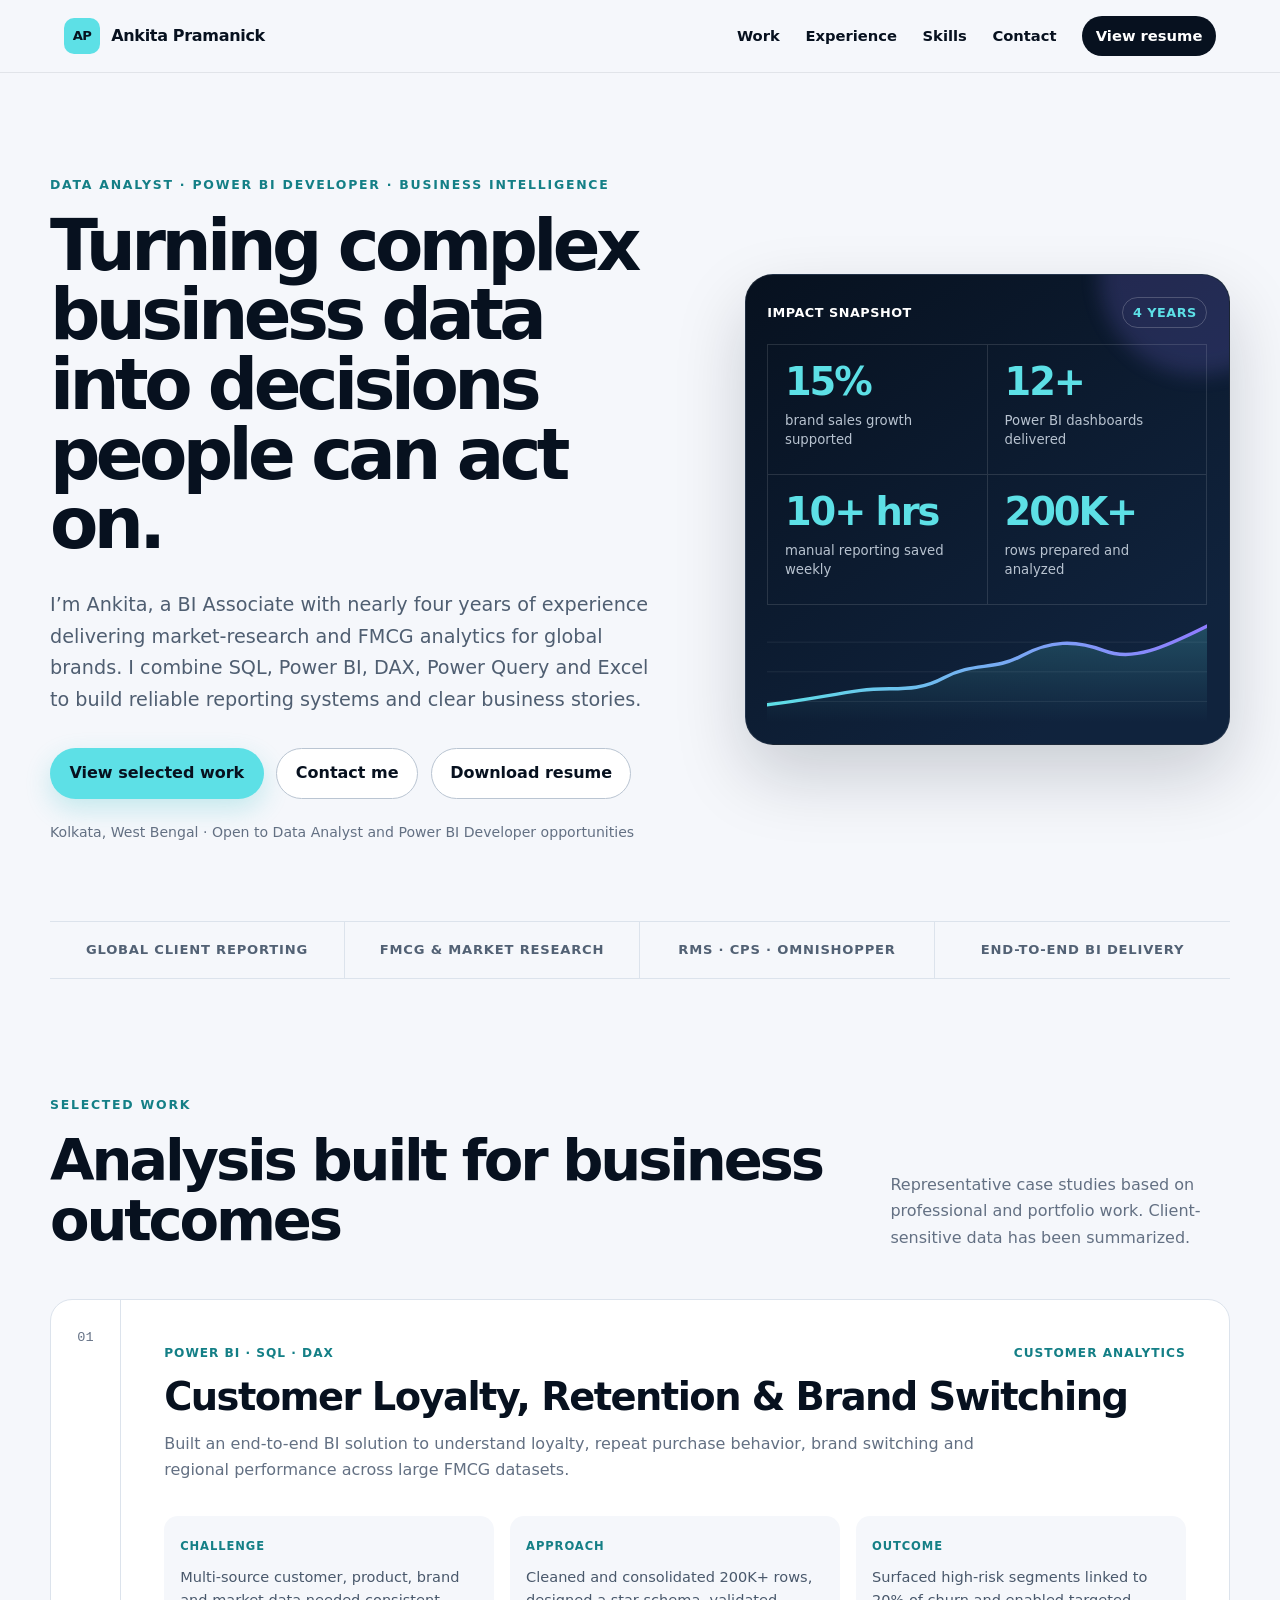
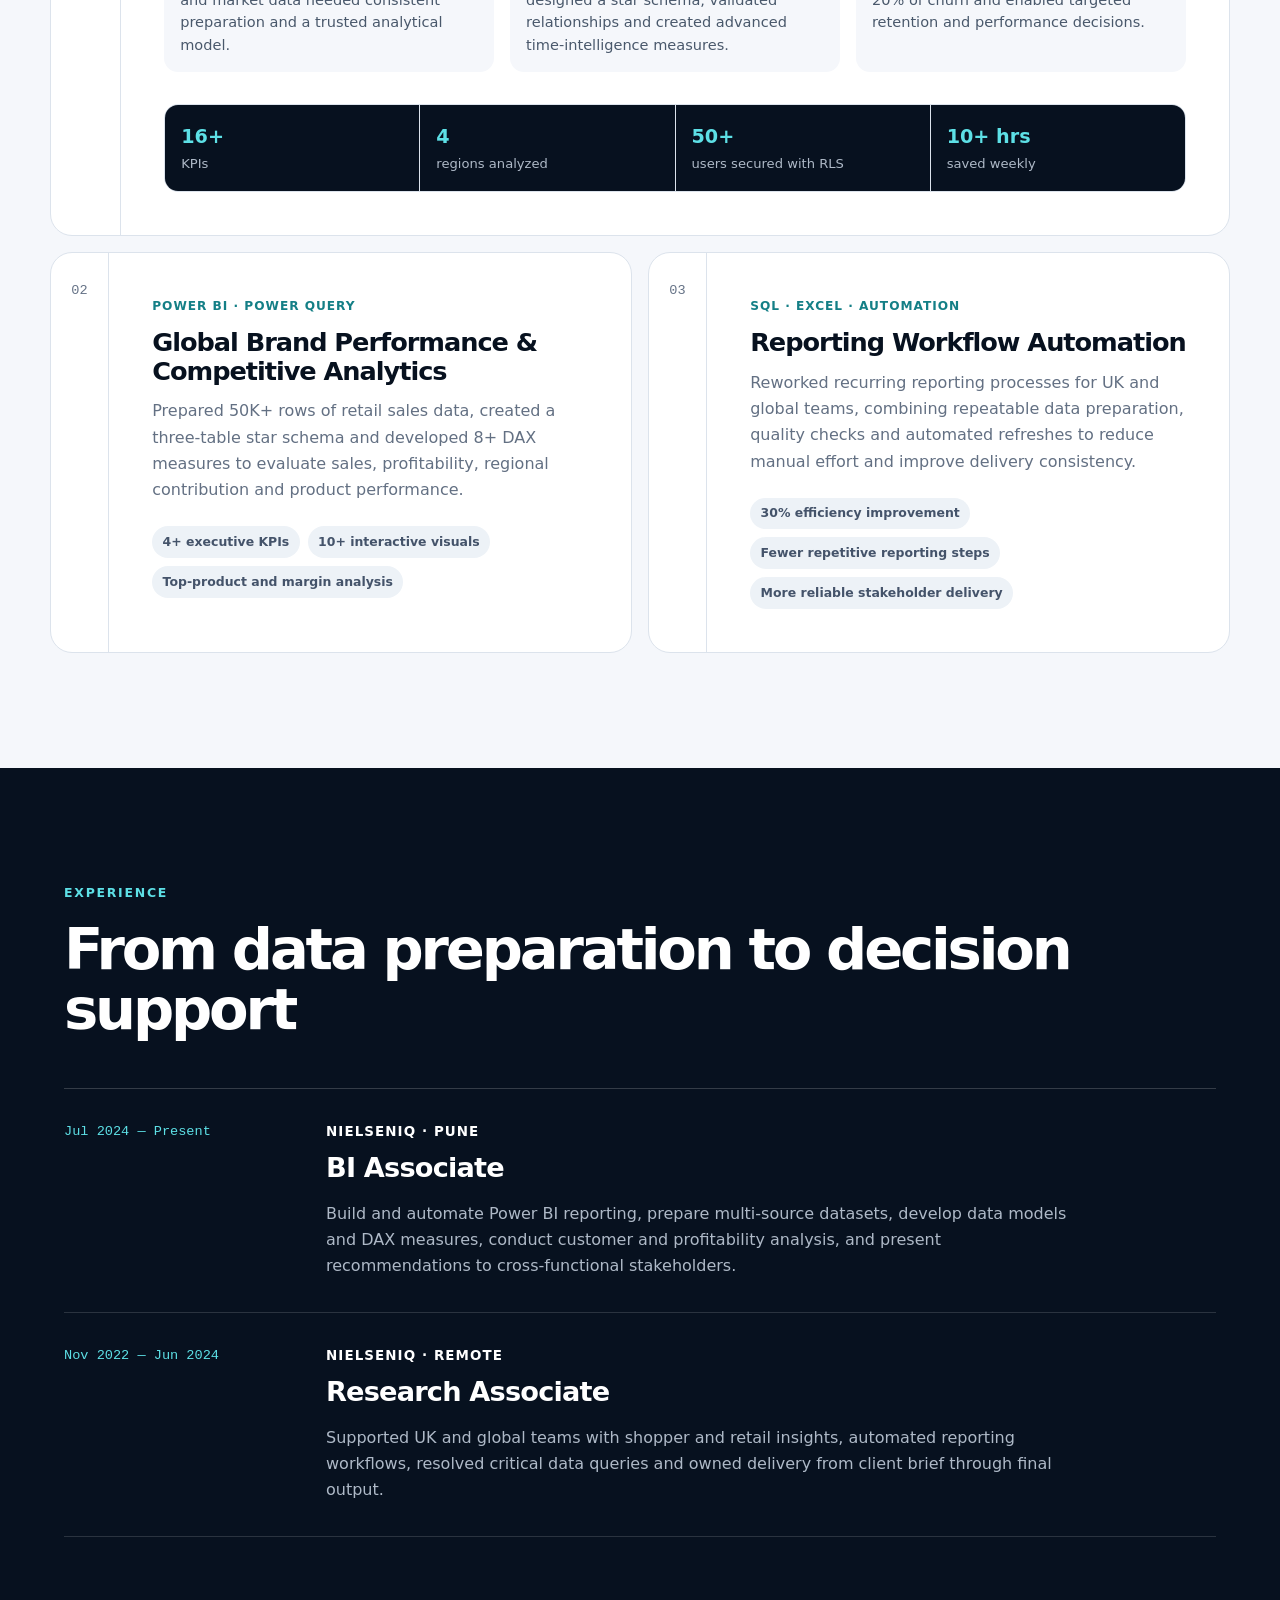
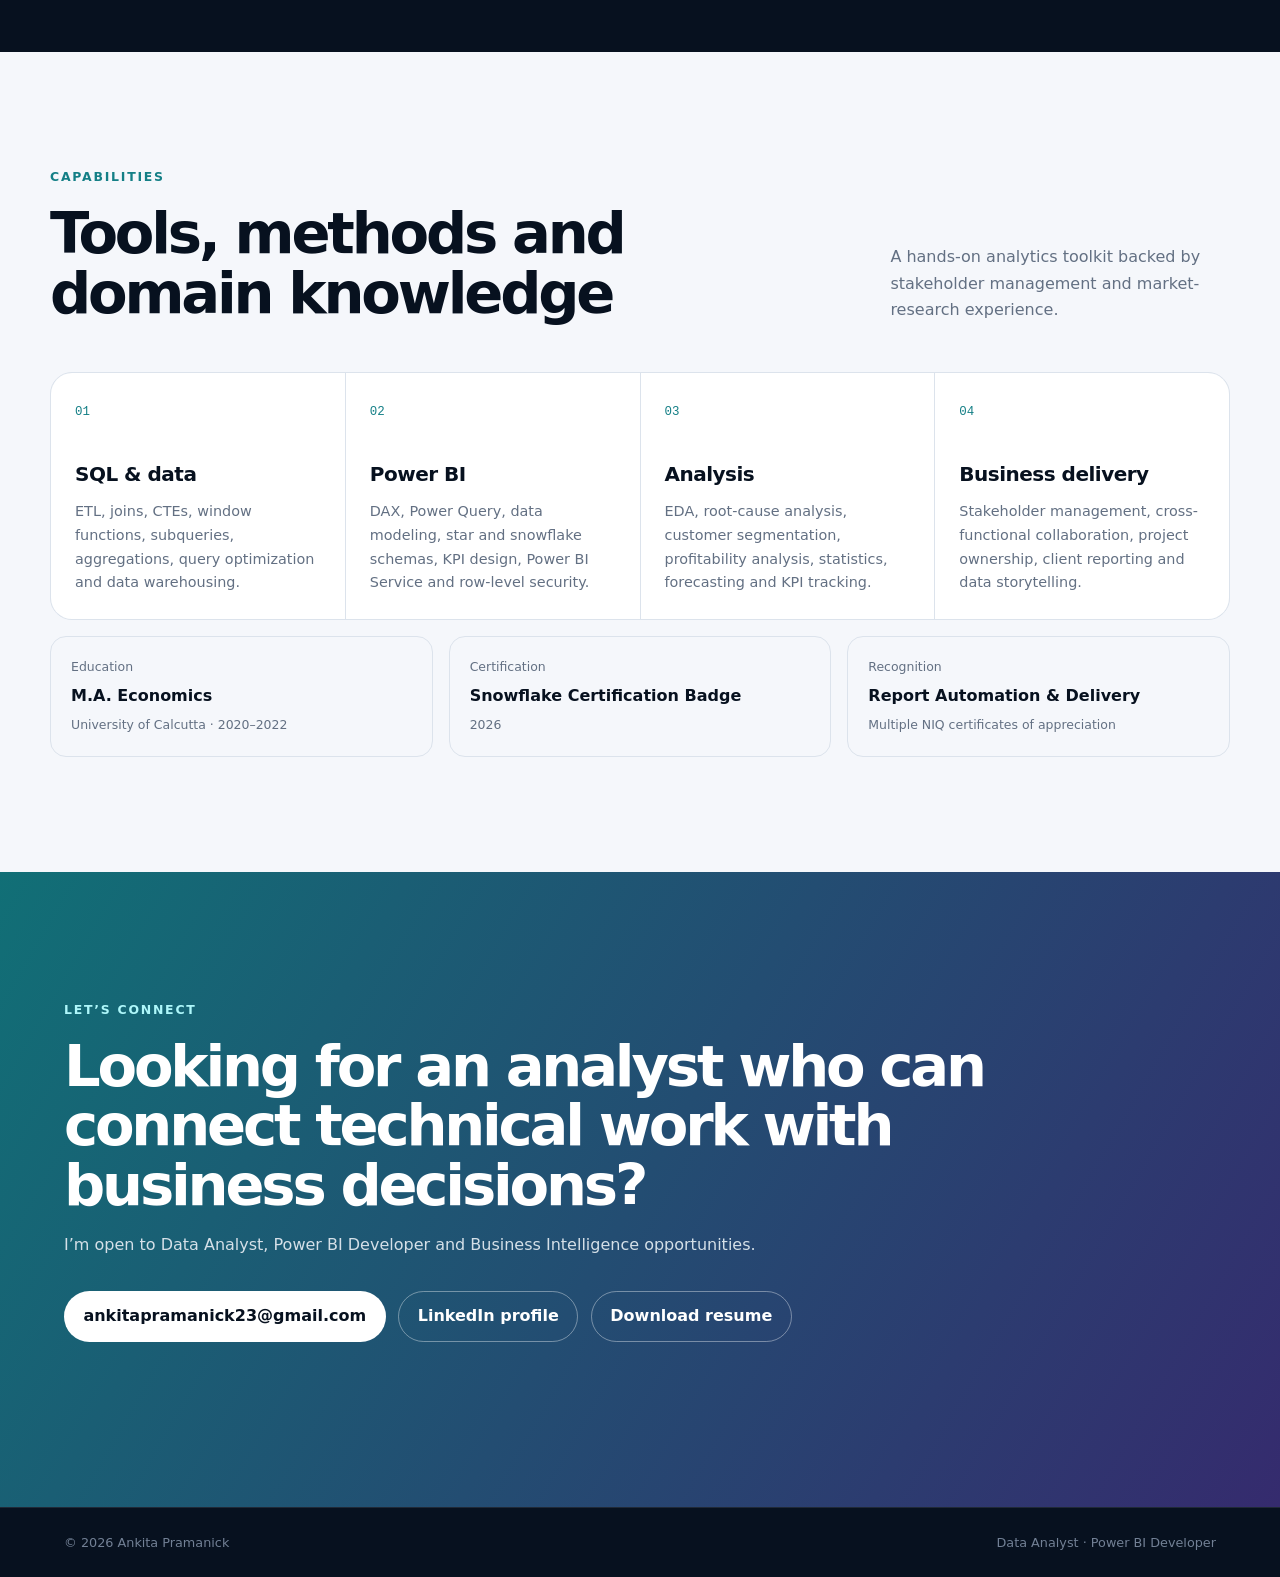
==== index.html @ 21323df5 "Publish Ankita Pramanick portfolio" ====
<!doctype html>
<html lang="en">
<head>
  <meta charset="utf-8">
  <meta name="viewport" content="width=device-width, initial-scale=1">
  <meta name="description" content="Portfolio of Ankita Pramanick, a Data Analyst and Power BI Developer with nearly four years of experience in business intelligence and FMCG analytics.">
  <meta name="theme-color" content="#07111f">
  <title>Ankita Pramanick | Data Analyst & Power BI Developer</title>
  <link rel="icon" type="image/svg+xml" href="data:image/svg+xml,%3Csvg xmlns='http://www.w3.org/2000/svg' viewBox='0 0 64 64'%3E%3Crect width='64' height='64' rx='14' fill='%2307111f'/%3E%3Cpath d='M14 46 27 16h10l13 30h-9l-2.4-6H25.2L23 46Zm14-14h8l-4-10Z' fill='%235de0e6'/%3E%3C/svg%3E">
  <link rel="stylesheet" href="./styles.css">
</head>
<body>
  <a class="skip-link" href="#main">Skip to content</a>
  <header class="site-header">
    <a class="brand" href="#top" aria-label="Ankita Pramanick, home">
      <span class="brand-mark">AP</span>
      <span>Ankita Pramanick</span>
    </a>
    <button class="menu-button" type="button" aria-expanded="false" aria-controls="site-nav">Menu</button>
    <nav id="site-nav" aria-label="Primary navigation">
      <a href="#work">Work</a>
      <a href="#experience">Experience</a>
      <a href="#skills">Skills</a>
      <a href="#contact">Contact</a>
      <a class="nav-resume" href="./assets/Ankita_Pramanick_Resume.pdf" target="_blank" rel="noreferrer">View resume</a>
    </nav>
  </header>

  <main id="main">
    <section class="intro" id="top" aria-labelledby="intro-title">
      <div class="intro-copy">
        <p class="eyebrow">Data Analyst · Power BI Developer · Business Intelligence</p>
        <h1 id="intro-title">Turning complex business data into decisions people can act on.</h1>
        <p class="intro-lede">I’m Ankita, a BI Associate with nearly four years of experience delivering market-research and FMCG analytics for global brands. I combine SQL, Power BI, DAX, Power Query and Excel to build reliable reporting systems and clear business stories.</p>
        <div class="intro-actions">
          <a class="button button-primary" href="#work">View selected work</a>
          <a class="button button-secondary" href="mailto:ankitapramanick23@gmail.com">Contact me</a>
          <a class="button button-secondary" href="./assets/Ankita_Pramanick_Resume.pdf" data-download-resume>Download resume</a>
        </div>
        <p class="location">Kolkata, West Bengal · Open to Data Analyst and Power BI Developer opportunities</p>
      </div>
      <div class="impact-panel" aria-label="Selected career impact">
        <div class="impact-head">
          <span>Impact snapshot</span>
          <span class="live-pill">4 years</span>
        </div>
        <div class="metric-grid">
          <article><strong>15%</strong><span>brand sales growth supported</span></article>
          <article><strong>12+</strong><span>Power BI dashboards delivered</span></article>
          <article><strong>10+ hrs</strong><span>manual reporting saved weekly</span></article>
          <article><strong>200K+</strong><span>rows prepared and analyzed</span></article>
        </div>
        <svg class="data-line" viewBox="0 0 520 120" role="img" aria-label="Abstract rising data trend">
          <defs>
            <linearGradient id="line" x1="0" x2="1"><stop stop-color="#5de0e6"/><stop offset="1" stop-color="#8f7cff"/></linearGradient>
            <linearGradient id="area" x1="0" y1="0" x2="0" y2="1"><stop stop-color="#5de0e6" stop-opacity=".22"/><stop offset="1" stop-color="#5de0e6" stop-opacity="0"/></linearGradient>
          </defs>
          <path class="grid-line" d="M0 25H520M0 60H520M0 95H520"/>
          <path d="M0 99C50 93 74 87 111 82s63 4 98-15 59-8 92-26 63-19 97-6 70-3 122-29V120H0Z" fill="url(#area)"/>
          <path d="M0 99C50 93 74 87 111 82s63 4 98-15 59-8 92-26 63-19 97-6 70-3 122-29" fill="none" stroke="url(#line)" stroke-width="4" stroke-linecap="round"/>
        </svg>
      </div>
    </section>

    <section class="trust-strip" aria-label="Domain experience">
      <span>Global client reporting</span>
      <span>FMCG & market research</span>
      <span>RMS · CPS · Omnishopper</span>
      <span>End-to-end BI delivery</span>
    </section>

    <section class="section" id="work" aria-labelledby="work-title">
      <div class="section-heading">
        <div><p class="eyebrow">Selected work</p><h2 id="work-title">Analysis built for business outcomes</h2></div>
        <p>Representative case studies based on professional and portfolio work. Client-sensitive data has been summarized.</p>
      </div>

      <article class="case-study featured-case">
        <div class="case-index">01</div>
        <div class="case-body">
          <div class="case-meta"><span>Power BI · SQL · DAX</span><span>Customer analytics</span></div>
          <h3>Customer Loyalty, Retention & Brand Switching</h3>
          <p>Built an end-to-end BI solution to understand loyalty, repeat purchase behavior, brand switching and regional performance across large FMCG datasets.</p>
          <div class="story-grid">
            <div><span>Challenge</span><p>Multi-source customer, product, brand and market data needed consistent preparation and a trusted analytical model.</p></div>
            <div><span>Approach</span><p>Cleaned and consolidated 200K+ rows, designed a star schema, validated relationships and created advanced time-intelligence measures.</p></div>
            <div><span>Outcome</span><p>Surfaced high-risk segments linked to 20% of churn and enabled targeted retention and performance decisions.</p></div>
          </div>
          <ul class="result-list" aria-label="Project results">
            <li><strong>16+</strong> KPIs</li>
            <li><strong>4</strong> regions analyzed</li>
            <li><strong>50+</strong> users secured with RLS</li>
            <li><strong>10+ hrs</strong> saved weekly</li>
          </ul>
        </div>
      </article>

      <div class="project-grid">
        <article class="case-study">
          <div class="case-index">02</div>
          <div class="case-body">
            <div class="case-meta"><span>Power BI · Power Query</span></div>
            <h3>Global Brand Performance & Competitive Analytics</h3>
            <p>Prepared 50K+ rows of retail sales data, created a three-table star schema and developed 8+ DAX measures to evaluate sales, profitability, regional contribution and product performance.</p>
            <ul class="compact-results"><li>4+ executive KPIs</li><li>10+ interactive visuals</li><li>Top-product and margin analysis</li></ul>
          </div>
        </article>

        <article class="case-study">
          <div class="case-index">03</div>
          <div class="case-body">
            <div class="case-meta"><span>SQL · Excel · Automation</span></div>
            <h3>Reporting Workflow Automation</h3>
            <p>Reworked recurring reporting processes for UK and global teams, combining repeatable data preparation, quality checks and automated refreshes to reduce manual effort and improve delivery consistency.</p>
            <ul class="compact-results"><li>30% efficiency improvement</li><li>Fewer repetitive reporting steps</li><li>More reliable stakeholder delivery</li></ul>
          </div>
        </article>
      </div>
    </section>

    <section class="section experience" id="experience" aria-labelledby="experience-title">
      <div class="section-heading compact">
        <div><p class="eyebrow">Experience</p><h2 id="experience-title">From data preparation to decision support</h2></div>
      </div>
      <div class="timeline">
        <article>
          <div class="timeline-date">Jul 2024 — Present</div>
          <div class="timeline-content">
            <p class="company">NielsenIQ · Pune</p>
            <h3>BI Associate</h3>
            <p>Build and automate Power BI reporting, prepare multi-source datasets, develop data models and DAX measures, conduct customer and profitability analysis, and present recommendations to cross-functional stakeholders.</p>
          </div>
        </article>
        <article>
          <div class="timeline-date">Nov 2022 — Jun 2024</div>
          <div class="timeline-content">
            <p class="company">NielsenIQ · Remote</p>
            <h3>Research Associate</h3>
            <p>Supported UK and global teams with shopper and retail insights, automated reporting workflows, resolved critical data queries and owned delivery from client brief through final output.</p>
          </div>
        </article>
      </div>
    </section>

    <section class="section skills" id="skills" aria-labelledby="skills-title">
      <div class="section-heading">
        <div><p class="eyebrow">Capabilities</p><h2 id="skills-title">Tools, methods and domain knowledge</h2></div>
        <p>A hands-on analytics toolkit backed by stakeholder management and market-research experience.</p>
      </div>
      <div class="skills-grid">
        <article><span class="skill-number">01</span><h3>SQL & data</h3><p>ETL, joins, CTEs, window functions, subqueries, aggregations, query optimization and data warehousing.</p></article>
        <article><span class="skill-number">02</span><h3>Power BI</h3><p>DAX, Power Query, data modeling, star and snowflake schemas, KPI design, Power BI Service and row-level security.</p></article>
        <article><span class="skill-number">03</span><h3>Analysis</h3><p>EDA, root-cause analysis, customer segmentation, profitability analysis, statistics, forecasting and KPI tracking.</p></article>
        <article><span class="skill-number">04</span><h3>Business delivery</h3><p>Stakeholder management, cross-functional collaboration, project ownership, client reporting and data storytelling.</p></article>
      </div>
      <div class="credentials">
        <div><span>Education</span><strong>M.A. Economics</strong><small>University of Calcutta · 2020–2022</small></div>
        <div><span>Certification</span><strong>Snowflake Certification Badge</strong><small>2026</small></div>
        <div><span>Recognition</span><strong>Report Automation & Delivery</strong><small>Multiple NIQ certificates of appreciation</small></div>
      </div>
    </section>

    <section class="contact-section" id="contact" aria-labelledby="contact-title">
      <p class="eyebrow">Let’s connect</p>
      <h2 id="contact-title">Looking for an analyst who can connect technical work with business decisions?</h2>
      <p>I’m open to Data Analyst, Power BI Developer and Business Intelligence opportunities.</p>
      <div class="contact-actions">
        <a class="button button-light" href="mailto:ankitapramanick23@gmail.com">ankitapramanick23@gmail.com</a>
        <a class="button button-outline" href="https://www.linkedin.com/in/ankita-pramanick" target="_blank" rel="noreferrer">LinkedIn profile</a>
        <a class="button button-outline" href="./assets/Ankita_Pramanick_Resume.pdf" data-download-resume>Download resume</a>
      </div>
      <p class="download-status" role="status" aria-live="polite"></p>
    </section>
  </main>

  <footer>
    <span>© <span id="year"></span> Ankita Pramanick</span>
    <span>Data Analyst · Power BI Developer</span>
  </footer>
  <script src="./script.js"></script>
</body>
</html>
---- styles.css ----
:root {
  --ink: #07111f;
  --ink-2: #10233d;
  --paper: #f5f7fb;
  --white: #ffffff;
  --muted: #637083;
  --line: #dce3ec;
  --cyan: #2bbdc5;
  --cyan-bright: #5de0e6;
  --violet: #8f7cff;
  --max: 1180px;
  --radius: 22px;
}

* { box-sizing: border-box; }
html { scroll-behavior: smooth; }
body { margin: 0; color: var(--ink); background: var(--paper); font-family: Inter, ui-sans-serif, system-ui, -apple-system, BlinkMacSystemFont, "Segoe UI", sans-serif; font-size: 16px; line-height: 1.65; }
a { color: inherit; }
button, a { -webkit-tap-highlight-color: transparent; }
.skip-link { position: fixed; top: 10px; left: 10px; z-index: 100; padding: .6rem 1rem; background: var(--white); transform: translateY(-160%); }
.skip-link:focus { transform: translateY(0); }

.site-header { position: sticky; top: 0; z-index: 50; width: 100%; display: flex; align-items: center; justify-content: space-between; gap: 1.5rem; padding: 1rem max(5vw, calc((100vw - var(--max))/2)); background: rgba(245,247,251,.92); border-bottom: 1px solid rgba(7,17,31,.08); backdrop-filter: blur(16px); }
.brand { display: flex; align-items: center; gap: .7rem; font-weight: 750; text-decoration: none; letter-spacing: -.02em; }
.brand-mark { display: grid; place-items: center; width: 36px; height: 36px; border-radius: 10px; color: var(--ink); background: var(--cyan-bright); font-size: .82rem; font-weight: 900; letter-spacing: -.04em; }
nav { display: flex; align-items: center; gap: 1.6rem; }
nav a { font-size: .92rem; font-weight: 650; text-decoration: none; }
nav a:not(.nav-resume):hover { color: #147f86; }
.nav-resume { padding: .48rem .85rem; color: var(--white); background: var(--ink); border-radius: 999px; }
.menu-button { display: none; border: 1px solid var(--line); border-radius: 999px; padding: .5rem .9rem; background: var(--white); color: var(--ink); font: inherit; font-weight: 700; }

main { overflow: hidden; }
.intro { max-width: var(--max); margin: 0 auto; padding: clamp(4.5rem, 8vw, 8rem) 0 clamp(3rem, 6vw, 5rem); display: grid; grid-template-columns: 1.12fr .88fr; align-items: center; gap: clamp(2rem, 6vw, 5rem); }
.eyebrow { margin: 0 0 1rem; color: #147f86; font-size: .78rem; font-weight: 850; text-transform: uppercase; letter-spacing: .14em; }
h1, h2, h3, p { overflow-wrap: break-word; }
h1 { max-width: 760px; margin: 0; font-size: clamp(2.7rem, 5.5vw, 5.4rem); line-height: .99; letter-spacing: -.065em; }
.intro-lede { max-width: 690px; margin: 1.8rem 0 0; color: #4f5e71; font-size: clamp(1.05rem, 1.5vw, 1.22rem); line-height: 1.65; }
.intro-actions, .contact-actions { display: flex; flex-wrap: wrap; gap: .8rem; margin-top: 2rem; }
.button { display: inline-flex; align-items: center; justify-content: center; min-height: 46px; padding: .72rem 1.15rem; border: 1px solid transparent; border-radius: 999px; font-weight: 760; text-decoration: none; transition: transform .18s ease, box-shadow .18s ease, background .18s ease; }
.button:hover { transform: translateY(-2px); }
.button:focus-visible, nav a:focus-visible, .menu-button:focus-visible { outline: 3px solid var(--violet); outline-offset: 3px; }
.button-primary { color: var(--ink); background: var(--cyan-bright); box-shadow: 0 10px 26px rgba(43,189,197,.24); }
.button-secondary { border-color: #bac5d2; background: var(--white); }
.location { margin: 1.35rem 0 0; color: var(--muted); font-size: .88rem; }

.impact-panel { position: relative; min-width: 0; padding: 1.35rem; color: var(--white); background: linear-gradient(145deg, #07111f 0%, #10233d 82%); border: 1px solid rgba(255,255,255,.08); border-radius: 28px; box-shadow: 0 30px 70px rgba(7,17,31,.18); overflow: hidden; }
.impact-panel::after { content: ""; position: absolute; width: 200px; height: 200px; top: -100px; right: -70px; border-radius: 50%; background: var(--violet); opacity: .18; filter: blur(10px); }
.impact-head { position: relative; z-index: 1; display: flex; justify-content: space-between; align-items: center; margin-bottom: 1rem; font-size: .8rem; font-weight: 760; letter-spacing: .04em; text-transform: uppercase; }
.live-pill { padding: .25rem .6rem; border: 1px solid rgba(255,255,255,.2); border-radius: 999px; color: var(--cyan-bright); }
.metric-grid { position: relative; z-index: 1; display: grid; grid-template-columns: 1fr 1fr; border-top: 1px solid rgba(255,255,255,.12); border-left: 1px solid rgba(255,255,255,.12); }
.metric-grid article { min-height: 130px; padding: 1.05rem; border-right: 1px solid rgba(255,255,255,.12); border-bottom: 1px solid rgba(255,255,255,.12); }
.metric-grid strong { display: block; color: var(--cyan-bright); font-size: clamp(1.85rem, 3vw, 2.55rem); line-height: 1.1; letter-spacing: -.055em; }
.metric-grid span { display: block; margin-top: .55rem; color: #b8c3d0; font-size: .83rem; line-height: 1.4; }
.data-line { display: block; width: 100%; margin-top: 1rem; }
.grid-line { stroke: rgba(255,255,255,.09); stroke-width: 1; }

.trust-strip { display: grid; grid-template-columns: repeat(4, 1fr); max-width: var(--max); margin: 0 auto; border-top: 1px solid var(--line); border-bottom: 1px solid var(--line); }
.trust-strip span { padding: 1.1rem; color: #526174; border-right: 1px solid var(--line); font-size: .82rem; font-weight: 760; text-align: center; text-transform: uppercase; letter-spacing: .06em; }
.trust-strip span:last-child { border-right: 0; }

.section { max-width: var(--max); margin: 0 auto; padding: clamp(5rem, 9vw, 8rem) 0; }
.section-heading { display: grid; grid-template-columns: minmax(0, 1.4fr) minmax(260px, .6fr); gap: 3rem; align-items: end; margin-bottom: 3rem; }
.section-heading.compact { grid-template-columns: 1fr; }
.section-heading h2, .contact-section h2 { margin: 0; font-size: clamp(2.2rem, 4.5vw, 4.2rem); line-height: 1.04; letter-spacing: -.055em; }
.section-heading > p { margin: 0; color: var(--muted); }

.case-study { position: relative; display: grid; grid-template-columns: 70px 1fr; min-width: 0; background: var(--white); border: 1px solid var(--line); border-radius: var(--radius); overflow: hidden; }
.case-study::before { content: ""; position: absolute; top: 0; left: 0; width: 100%; height: 4px; background: linear-gradient(90deg, var(--cyan), var(--violet)); transform: scaleX(0); transform-origin: left; transition: transform .35s ease; }
.case-study:hover::before { transform: scaleX(1); }
.case-index { padding: 1.7rem 1rem; color: #657286; border-right: 1px solid var(--line); font-family: ui-monospace, SFMono-Regular, Menlo, monospace; font-size: .85rem; text-align: center; }
.case-body { min-width: 0; padding: clamp(1.5rem, 4vw, 2.7rem); }
.case-meta { display: flex; flex-wrap: wrap; justify-content: space-between; gap: .5rem; color: #147f86; font-size: .76rem; font-weight: 800; text-transform: uppercase; letter-spacing: .08em; }
.case-body h3 { margin: .75rem 0 .8rem; font-size: clamp(1.55rem, 3vw, 2.55rem); line-height: 1.12; letter-spacing: -.04em; }
.case-body > p { max-width: 850px; margin: 0; color: var(--muted); }
.story-grid { display: grid; grid-template-columns: repeat(3, 1fr); gap: 1rem; margin: 2rem 0; }
.story-grid > div { padding: 1rem; background: var(--paper); border-radius: 14px; }
.story-grid span { color: #147f86; font-size: .72rem; font-weight: 850; text-transform: uppercase; letter-spacing: .08em; }
.story-grid p { margin: .5rem 0 0; color: #49586b; font-size: .91rem; line-height: 1.55; }
.result-list { display: grid; grid-template-columns: repeat(4, 1fr); gap: 1px; margin: 0; padding: 0; background: var(--line); border: 1px solid var(--line); border-radius: 14px; list-style: none; overflow: hidden; }
.result-list li { min-width: 0; padding: 1rem; background: var(--ink); color: #aeb9c7; font-size: .82rem; }
.result-list strong { display: block; color: var(--cyan-bright); font-size: 1.2rem; }
.project-grid { display: grid; grid-template-columns: 1fr 1fr; gap: 1rem; margin-top: 1rem; }
.project-grid .case-study { grid-template-columns: 58px 1fr; }
.project-grid .case-body h3 { font-size: 1.6rem; }
.compact-results { display: flex; flex-wrap: wrap; gap: .5rem; margin: 1.4rem 0 0; padding: 0; list-style: none; }
.compact-results li { padding: .35rem .65rem; color: #44536a; background: #edf2f7; border-radius: 999px; font-size: .78rem; font-weight: 650; }

.experience { max-width: none; padding-left: max(5vw, calc((100vw - var(--max))/2)); padding-right: max(5vw, calc((100vw - var(--max))/2)); color: var(--white); background: var(--ink); }
.experience .eyebrow { color: var(--cyan-bright); }
.timeline { border-top: 1px solid rgba(255,255,255,.18); }
.timeline article { display: grid; grid-template-columns: 230px 1fr; gap: 2rem; padding: 2rem 0; border-bottom: 1px solid rgba(255,255,255,.14); }
.timeline-date { color: var(--cyan-bright); font-family: ui-monospace, SFMono-Regular, Menlo, monospace; font-size: .85rem; }
.timeline-content h3 { margin: .2rem 0 .6rem; font-size: 1.7rem; letter-spacing: -.03em; }
.timeline-content p { max-width: 760px; margin: 0; color: #aeb9c7; }
.timeline-content .company { color: var(--white); font-size: .84rem; font-weight: 800; text-transform: uppercase; letter-spacing: .08em; }

.skills-grid { display: grid; grid-template-columns: repeat(4, 1fr); gap: 1px; background: var(--line); border: 1px solid var(--line); border-radius: var(--radius); overflow: hidden; }
.skills-grid article { min-width: 0; padding: 1.5rem; background: var(--white); }
.skill-number { color: #147f86; font-family: ui-monospace, SFMono-Regular, Menlo, monospace; font-size: .78rem; }
.skills-grid h3 { margin: 2.2rem 0 .55rem; font-size: 1.25rem; letter-spacing: -.025em; }
.skills-grid p { margin: 0; color: var(--muted); font-size: .9rem; }
.credentials { display: grid; grid-template-columns: repeat(3, 1fr); gap: 1rem; margin-top: 1rem; }
.credentials div { padding: 1.25rem; border: 1px solid var(--line); border-radius: 16px; }
.credentials span, .credentials small { display: block; color: var(--muted); font-size: .78rem; }
.credentials strong { display: block; margin: .35rem 0; font-size: 1rem; }

.contact-section { padding: clamp(5rem, 10vw, 9rem) max(5vw, calc((100vw - var(--max))/2)); color: var(--white); background: linear-gradient(120deg, #116f76, #352b6e); }
.contact-section .eyebrow { color: #aef7fa; }
.contact-section h2 { max-width: 950px; }
.contact-section > p:not(.eyebrow) { color: #d5e0e8; }
.button-light { color: var(--ink); background: var(--white); }
.button-outline { color: var(--white); border-color: rgba(255,255,255,.38); }
.download-status { min-height: 1.5rem; margin: .8rem 0 0; color: #d5e0e8; font-size: .85rem; }
footer { display: flex; justify-content: space-between; gap: 1rem; padding: 1.5rem max(5vw, calc((100vw - var(--max))/2)); color: #728095; background: var(--ink); border-top: 1px solid rgba(255,255,255,.1); font-size: .8rem; }

@media (max-width: 1220px) {
  .intro, .section, .trust-strip { margin-left: 5vw; margin-right: 5vw; }
}
@media (max-width: 900px) {
  .intro { grid-template-columns: 1fr; }
  .impact-panel { max-width: 680px; }
  .section-heading { grid-template-columns: 1fr; gap: 1rem; }
  .project-grid { grid-template-columns: 1fr; }
  .story-grid { grid-template-columns: 1fr; }
  .skills-grid { grid-template-columns: 1fr 1fr; }
  .credentials { grid-template-columns: 1fr; }
}
@media (max-width: 720px) {
  .site-header { padding-left: 5vw; padding-right: 5vw; }
  .menu-button { display: inline-flex; }
  nav { position: absolute; top: calc(100% + 1px); left: 0; right: 0; display: none; align-items: stretch; flex-direction: column; gap: 0; padding: .65rem 5vw 1rem; background: var(--paper); border-bottom: 1px solid var(--line); box-shadow: 0 14px 30px rgba(7,17,31,.08); }
  nav.open { display: flex; }
  nav a { padding: .72rem 0; }
  .nav-resume { margin-top: .3rem; padding-left: .9rem; text-align: center; }
  .trust-strip { grid-template-columns: 1fr 1fr; }
  .trust-strip span:nth-child(2) { border-right: 0; }
  .trust-strip span:nth-child(-n+2) { border-bottom: 1px solid var(--line); }
  .result-list { grid-template-columns: 1fr 1fr; }
  .timeline article { grid-template-columns: 1fr; gap: .7rem; }
  footer { flex-direction: column; }
}
@media (max-width: 520px) {
  h1 { font-size: 2.65rem; }
  .intro { padding-top: 3.4rem; }
  .metric-grid { grid-template-columns: 1fr 1fr; }
  .metric-grid article { min-height: 116px; padding: .85rem; }
  .metric-grid strong { font-size: 1.65rem; }
  .case-study, .project-grid .case-study { grid-template-columns: 1fr; }
  .case-index { padding: .65rem 1rem; border-right: 0; border-bottom: 1px solid var(--line); text-align: left; }
  .result-list, .skills-grid { grid-template-columns: 1fr; }
  .contact-actions .button { width: 100%; }
}
@media (prefers-reduced-motion: reduce) {
  html { scroll-behavior: auto; }
  *, *::before, *::after { transition: none !important; }
}
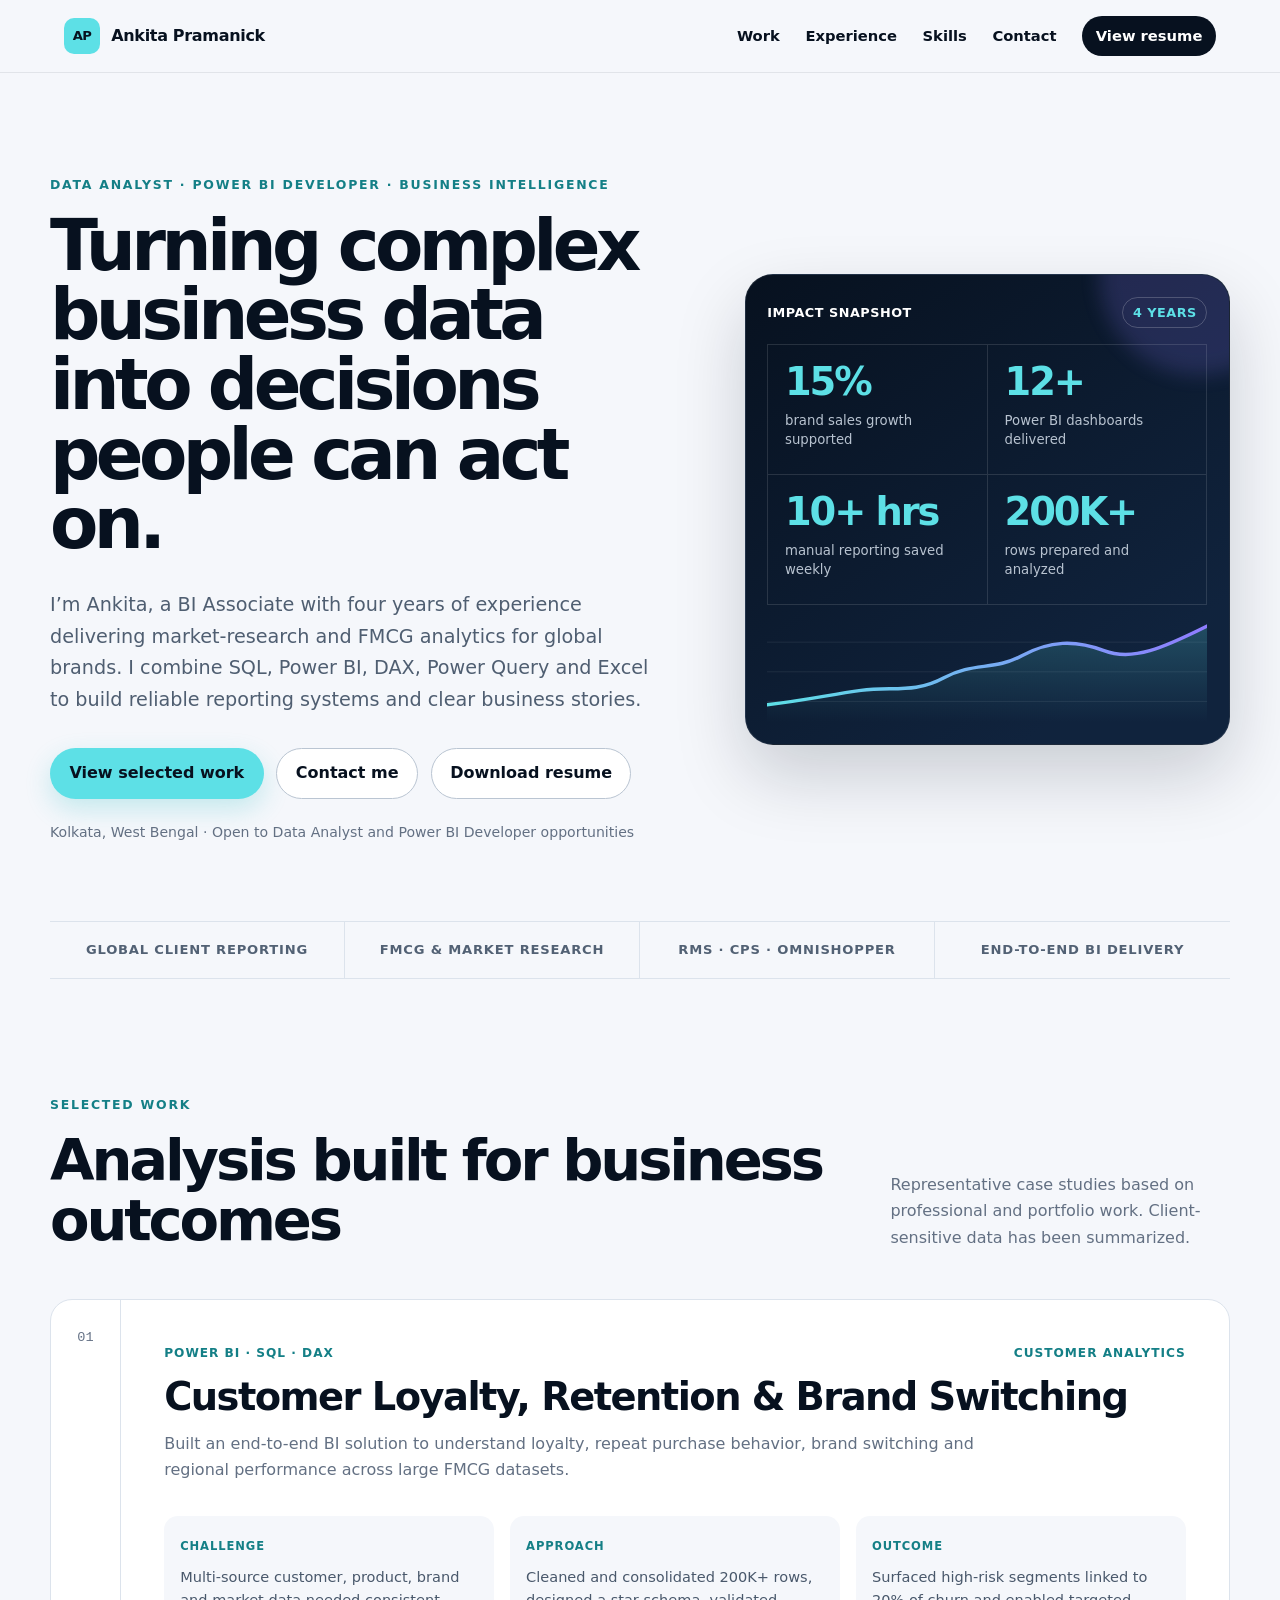
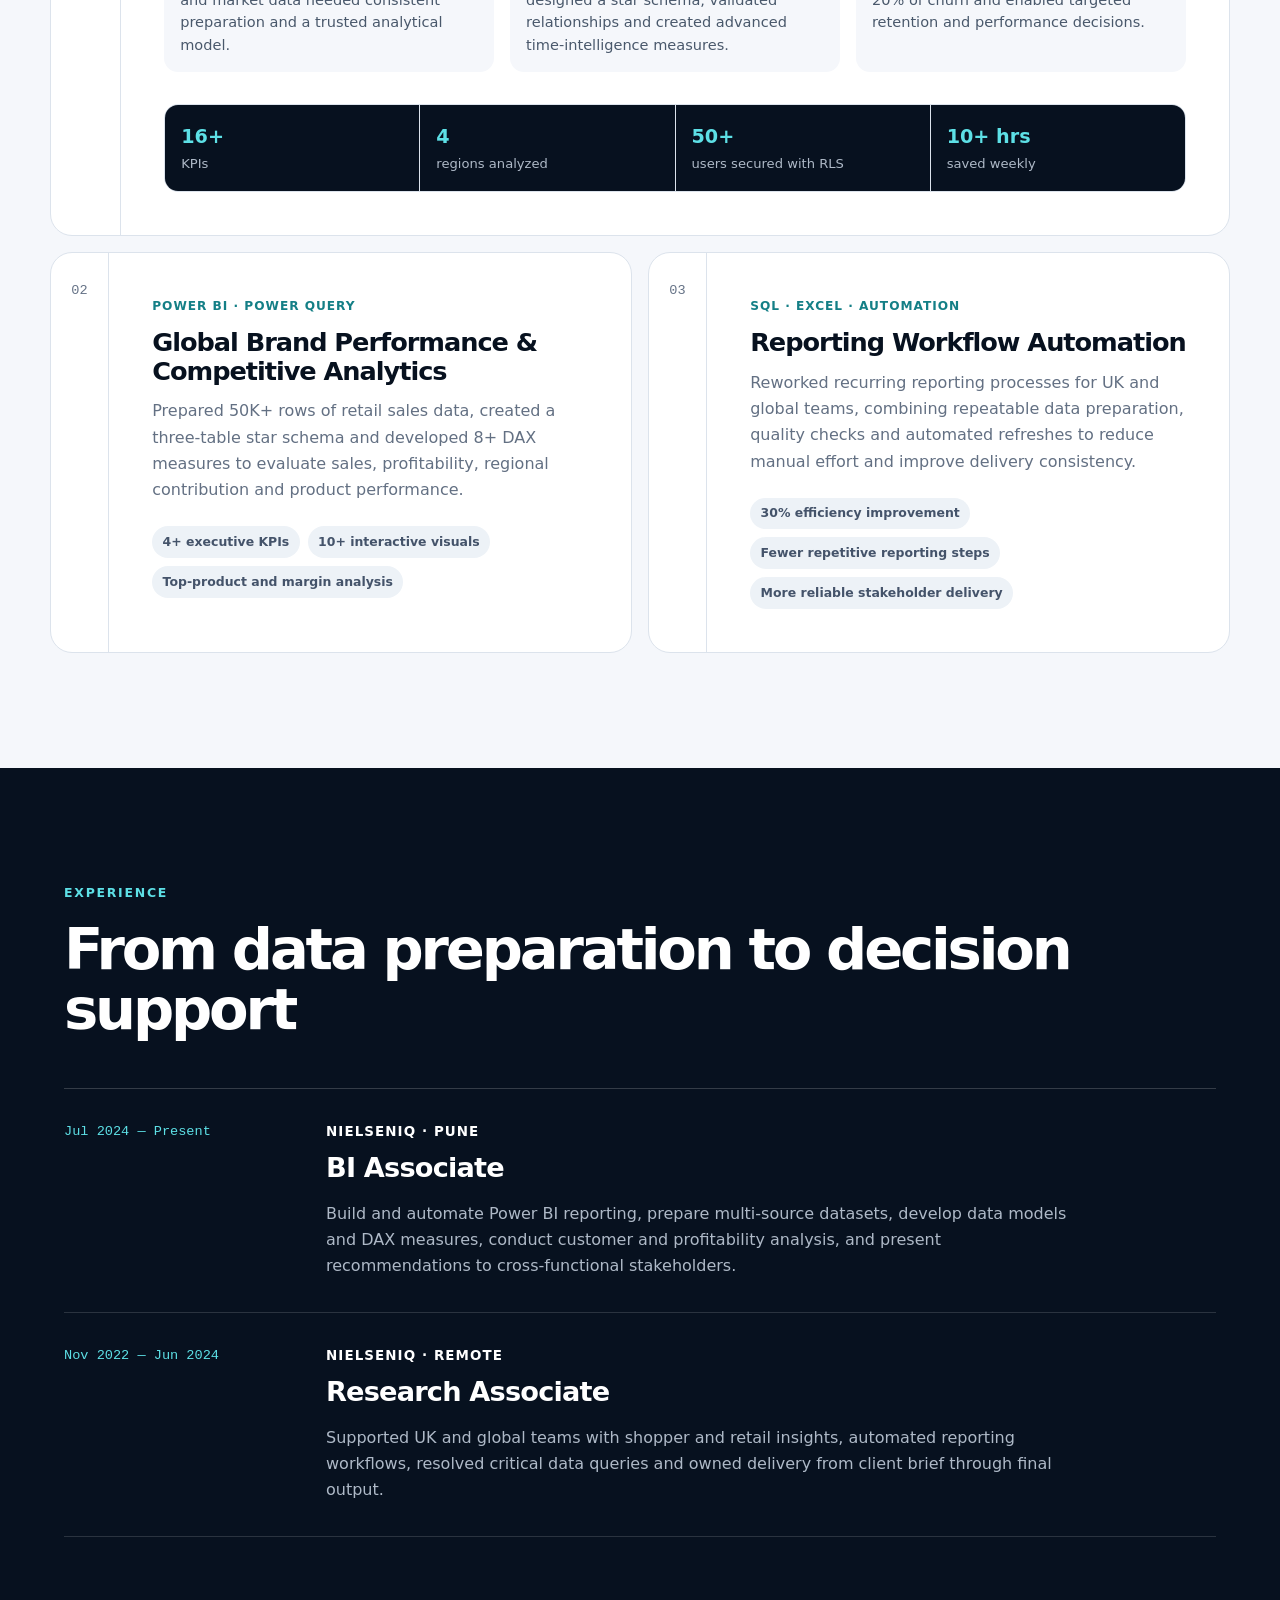
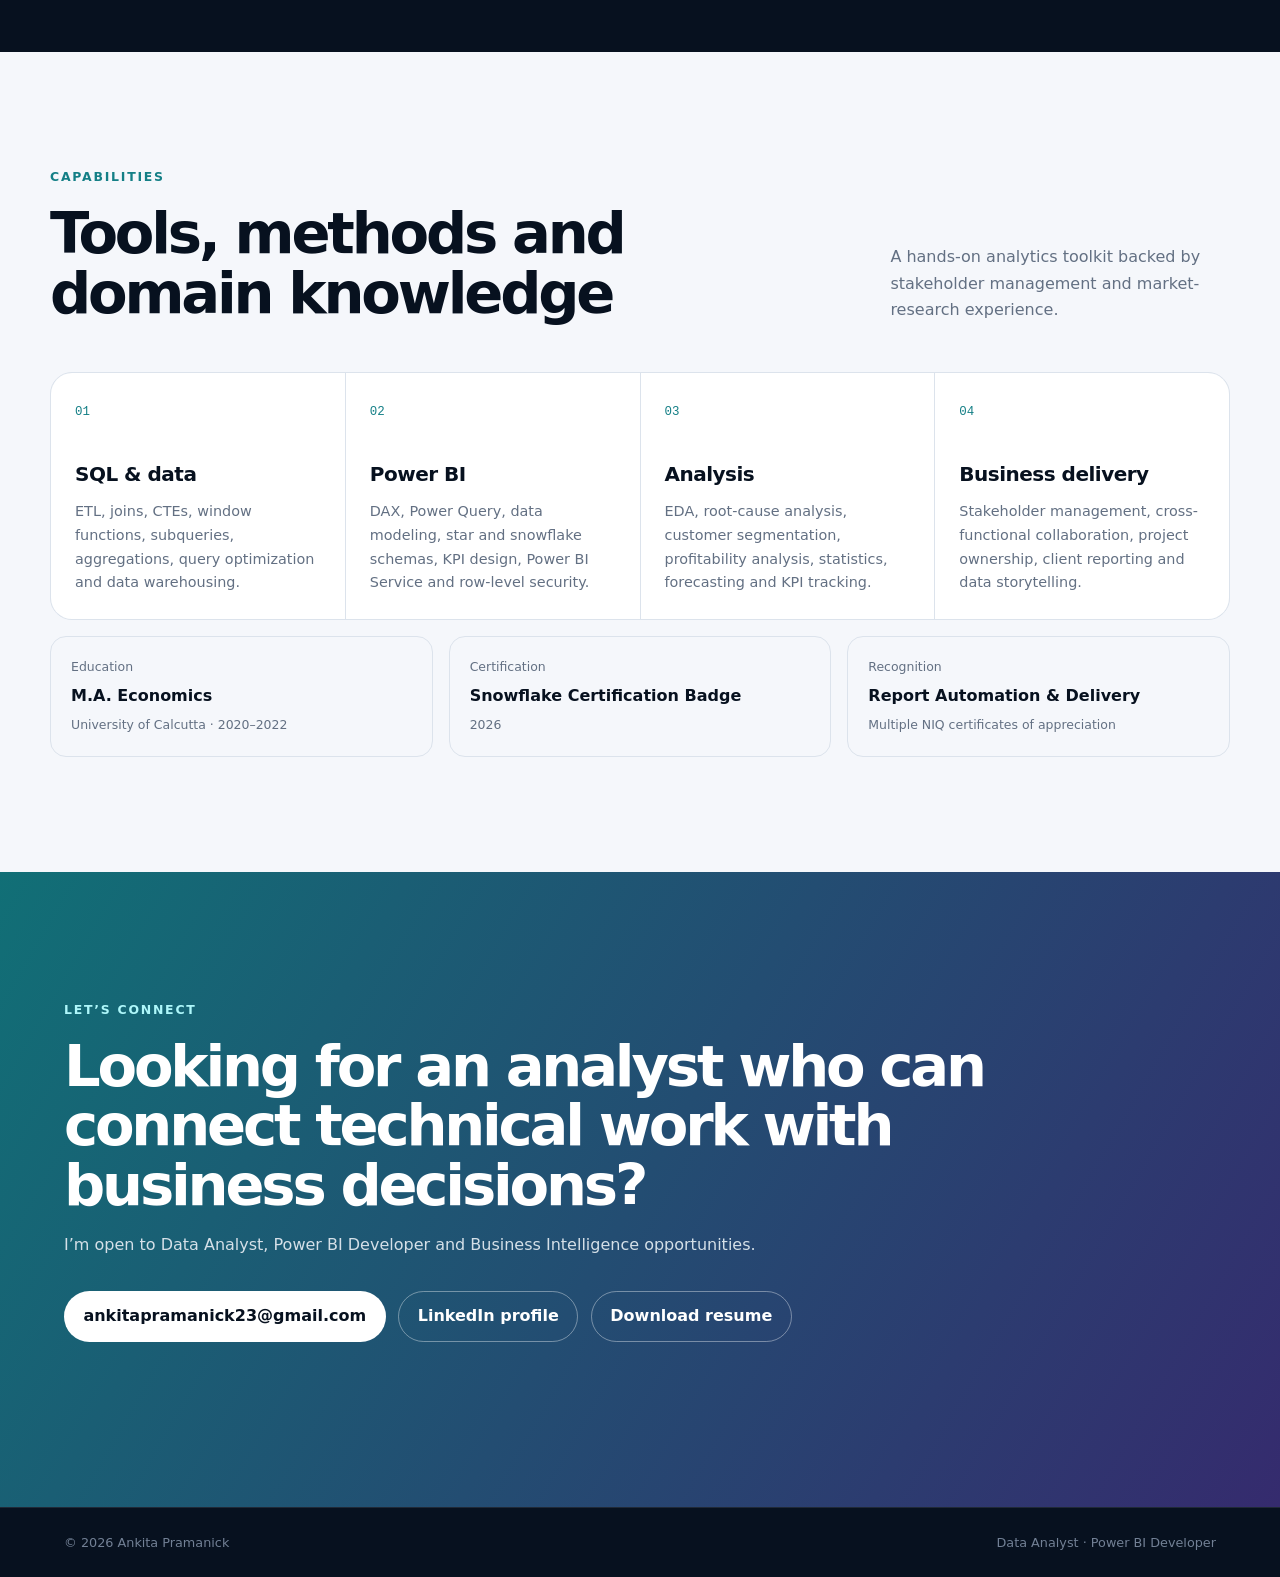
==== commit 8796b1ec: "Update index.html" ====
--- a/index.html
+++ b/index.html
@@ -3,7 +3,7 @@
 <head>
   <meta charset="utf-8">
   <meta name="viewport" content="width=device-width, initial-scale=1">
-  <meta name="description" content="Portfolio of Ankita Pramanick, a Data Analyst and Power BI Developer with nearly four years of experience in business intelligence and FMCG analytics.">
+  <meta name="description" content="Portfolio of Ankita Pramanick, a Data Analyst and Power BI Developer with four years of experience in business intelligence and FMCG analytics.">
   <meta name="theme-color" content="#07111f">
   <title>Ankita Pramanick | Data Analyst & Power BI Developer</title>
   <link rel="icon" type="image/svg+xml" href="data:image/svg+xml,%3Csvg xmlns='http://www.w3.org/2000/svg' viewBox='0 0 64 64'%3E%3Crect width='64' height='64' rx='14' fill='%2307111f'/%3E%3Cpath d='M14 46 27 16h10l13 30h-9l-2.4-6H25.2L23 46Zm14-14h8l-4-10Z' fill='%235de0e6'/%3E%3C/svg%3E">
@@ -31,7 +31,7 @@
       <div class="intro-copy">
         <p class="eyebrow">Data Analyst · Power BI Developer · Business Intelligence</p>
         <h1 id="intro-title">Turning complex business data into decisions people can act on.</h1>
-        <p class="intro-lede">I’m Ankita, a BI Associate with nearly four years of experience delivering market-research and FMCG analytics for global brands. I combine SQL, Power BI, DAX, Power Query and Excel to build reliable reporting systems and clear business stories.</p>
+        <p class="intro-lede">I’m Ankita, a BI Associate with four years of experience delivering market-research and FMCG analytics for global brands. I combine SQL, Power BI, DAX, Power Query and Excel to build reliable reporting systems and clear business stories.</p>
         <div class="intro-actions">
           <a class="button button-primary" href="#work">View selected work</a>
           <a class="button button-secondary" href="mailto:ankitapramanick23@gmail.com">Contact me</a>
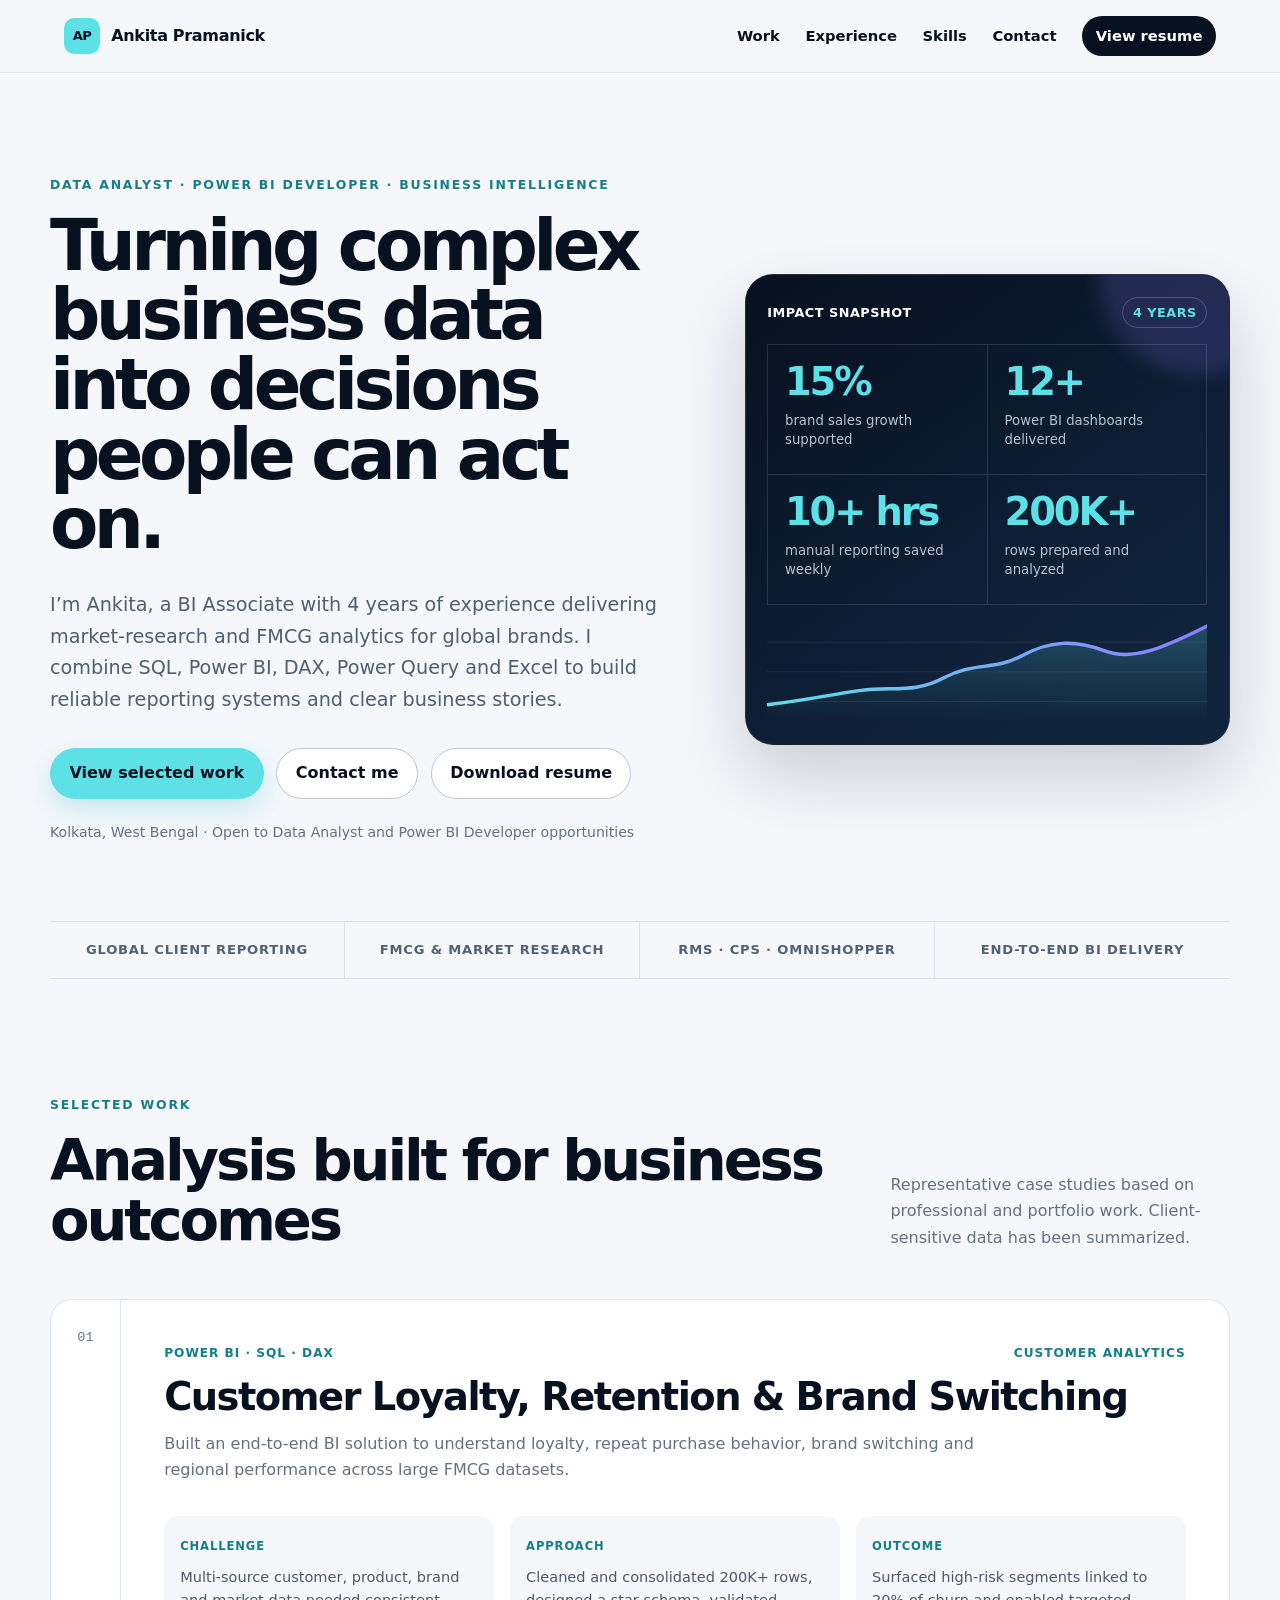
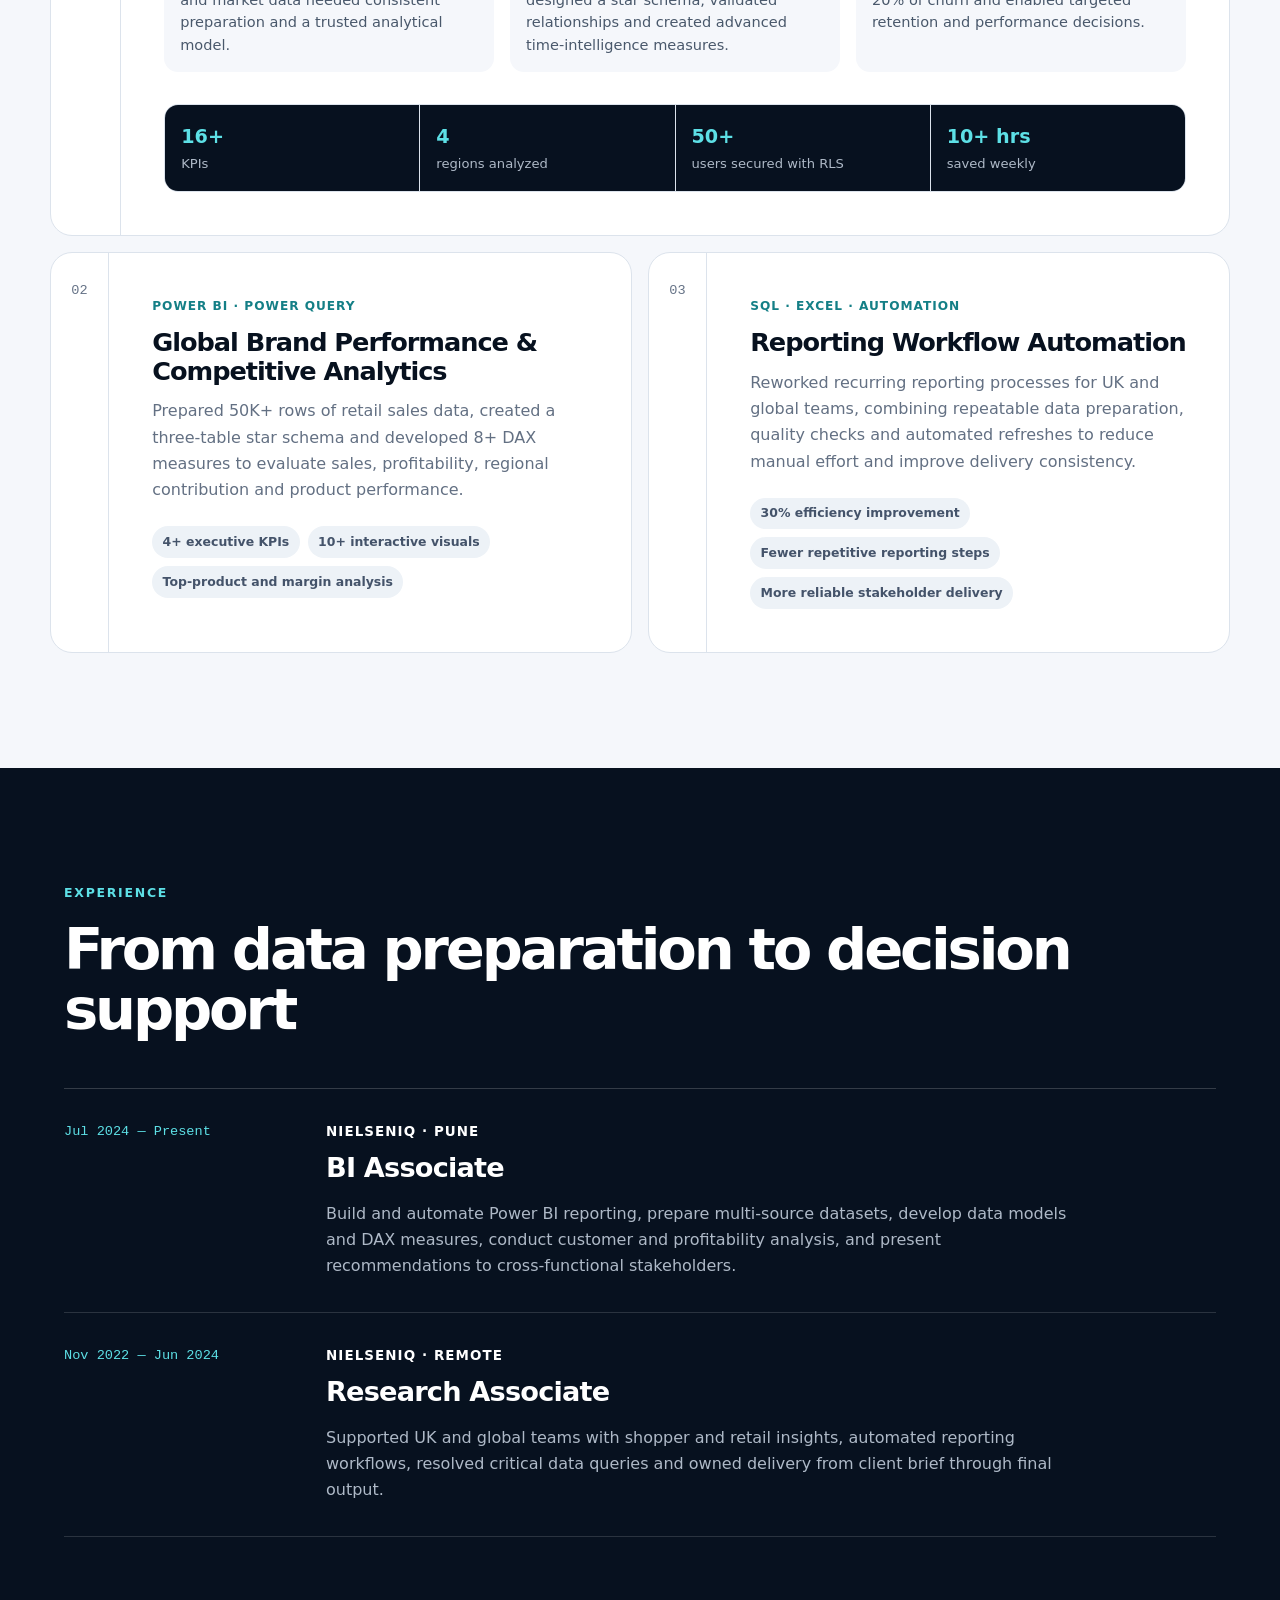
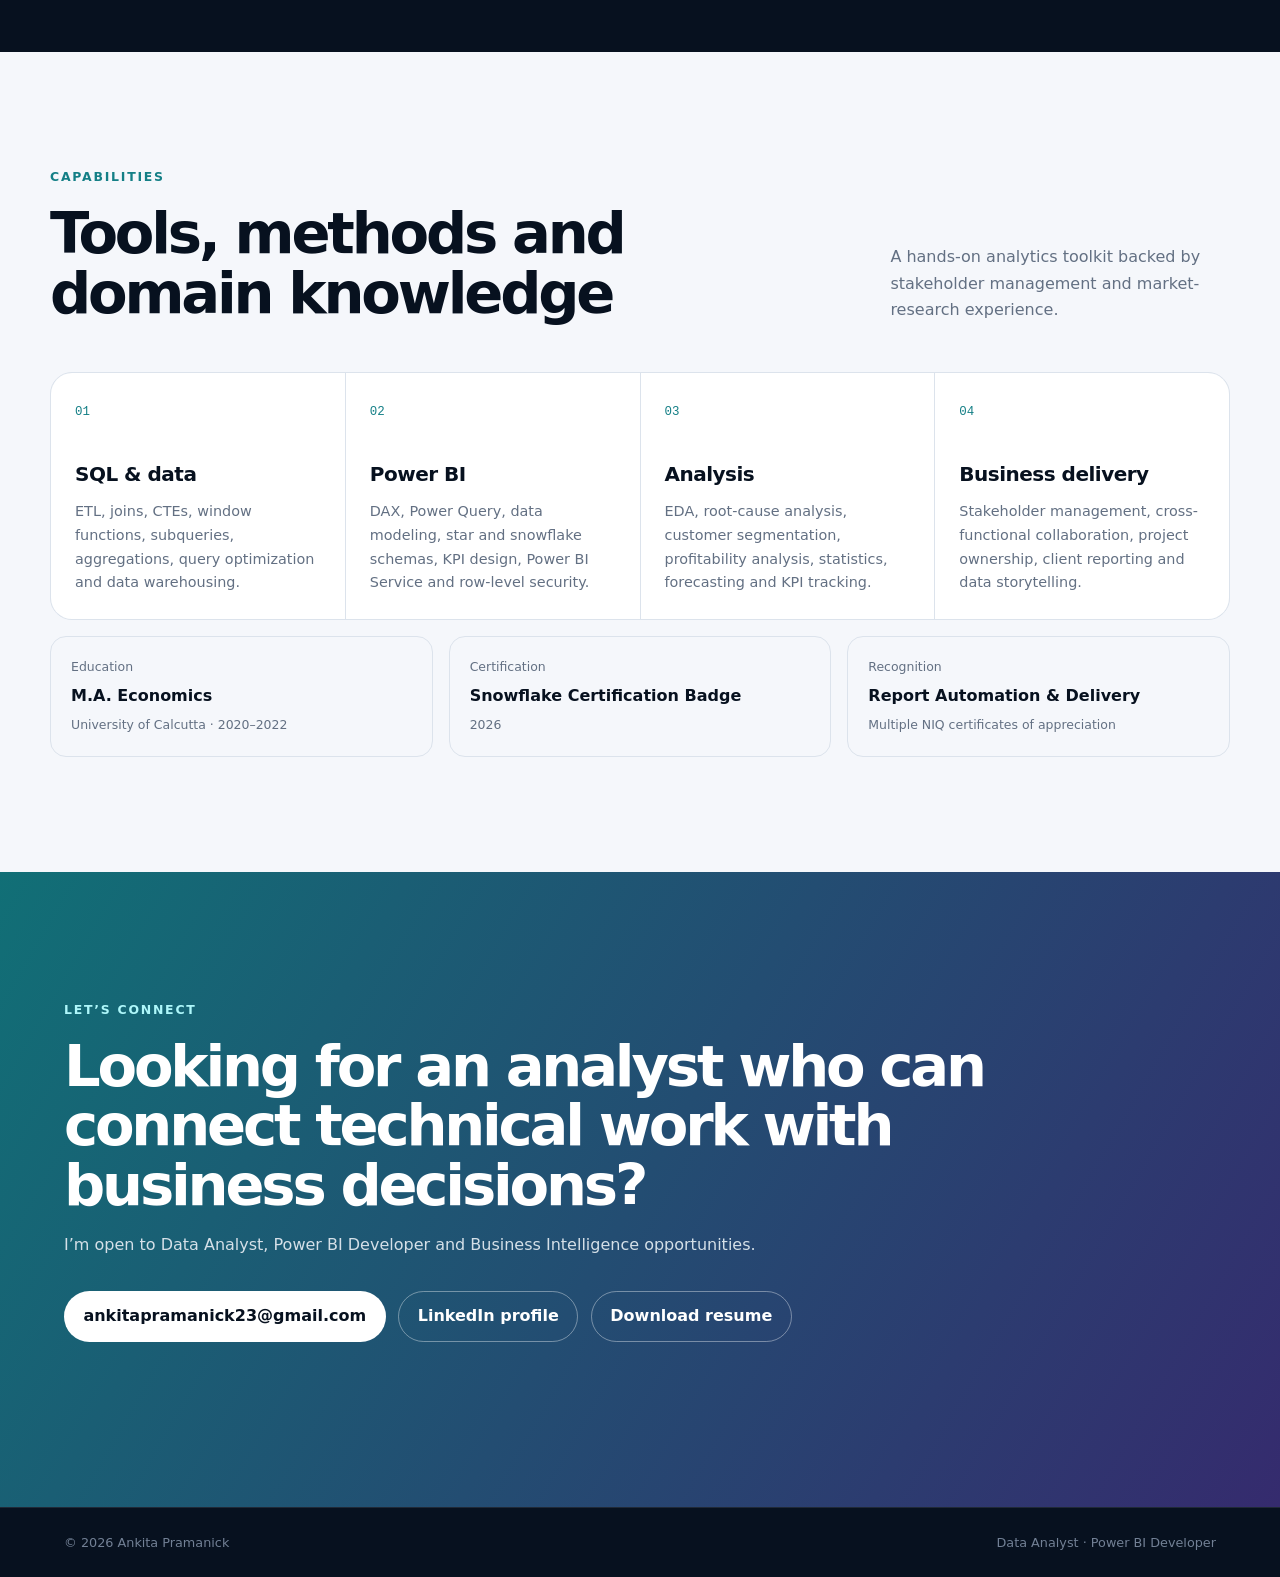
==== commit 136d92a3: "Update experience wording" ====
--- a/index.html
+++ b/index.html
@@ -3,7 +3,7 @@
 <head>
   <meta charset="utf-8">
   <meta name="viewport" content="width=device-width, initial-scale=1">
-  <meta name="description" content="Portfolio of Ankita Pramanick, a Data Analyst and Power BI Developer with four years of experience in business intelligence and FMCG analytics.">
+  <meta name="description" content="Portfolio of Ankita Pramanick, a Data Analyst and Power BI Developer with 4 years of experience in business intelligence and FMCG analytics.">
   <meta name="theme-color" content="#07111f">
   <title>Ankita Pramanick | Data Analyst & Power BI Developer</title>
   <link rel="icon" type="image/svg+xml" href="data:image/svg+xml,%3Csvg xmlns='http://www.w3.org/2000/svg' viewBox='0 0 64 64'%3E%3Crect width='64' height='64' rx='14' fill='%2307111f'/%3E%3Cpath d='M14 46 27 16h10l13 30h-9l-2.4-6H25.2L23 46Zm14-14h8l-4-10Z' fill='%235de0e6'/%3E%3C/svg%3E">
@@ -31,7 +31,7 @@
       <div class="intro-copy">
         <p class="eyebrow">Data Analyst · Power BI Developer · Business Intelligence</p>
         <h1 id="intro-title">Turning complex business data into decisions people can act on.</h1>
-        <p class="intro-lede">I’m Ankita, a BI Associate with four years of experience delivering market-research and FMCG analytics for global brands. I combine SQL, Power BI, DAX, Power Query and Excel to build reliable reporting systems and clear business stories.</p>
+        <p class="intro-lede">I’m Ankita, a BI Associate with 4 years of experience delivering market-research and FMCG analytics for global brands. I combine SQL, Power BI, DAX, Power Query and Excel to build reliable reporting systems and clear business stories.</p>
         <div class="intro-actions">
           <a class="button button-primary" href="#work">View selected work</a>
           <a class="button button-secondary" href="mailto:ankitapramanick23@gmail.com">Contact me</a>
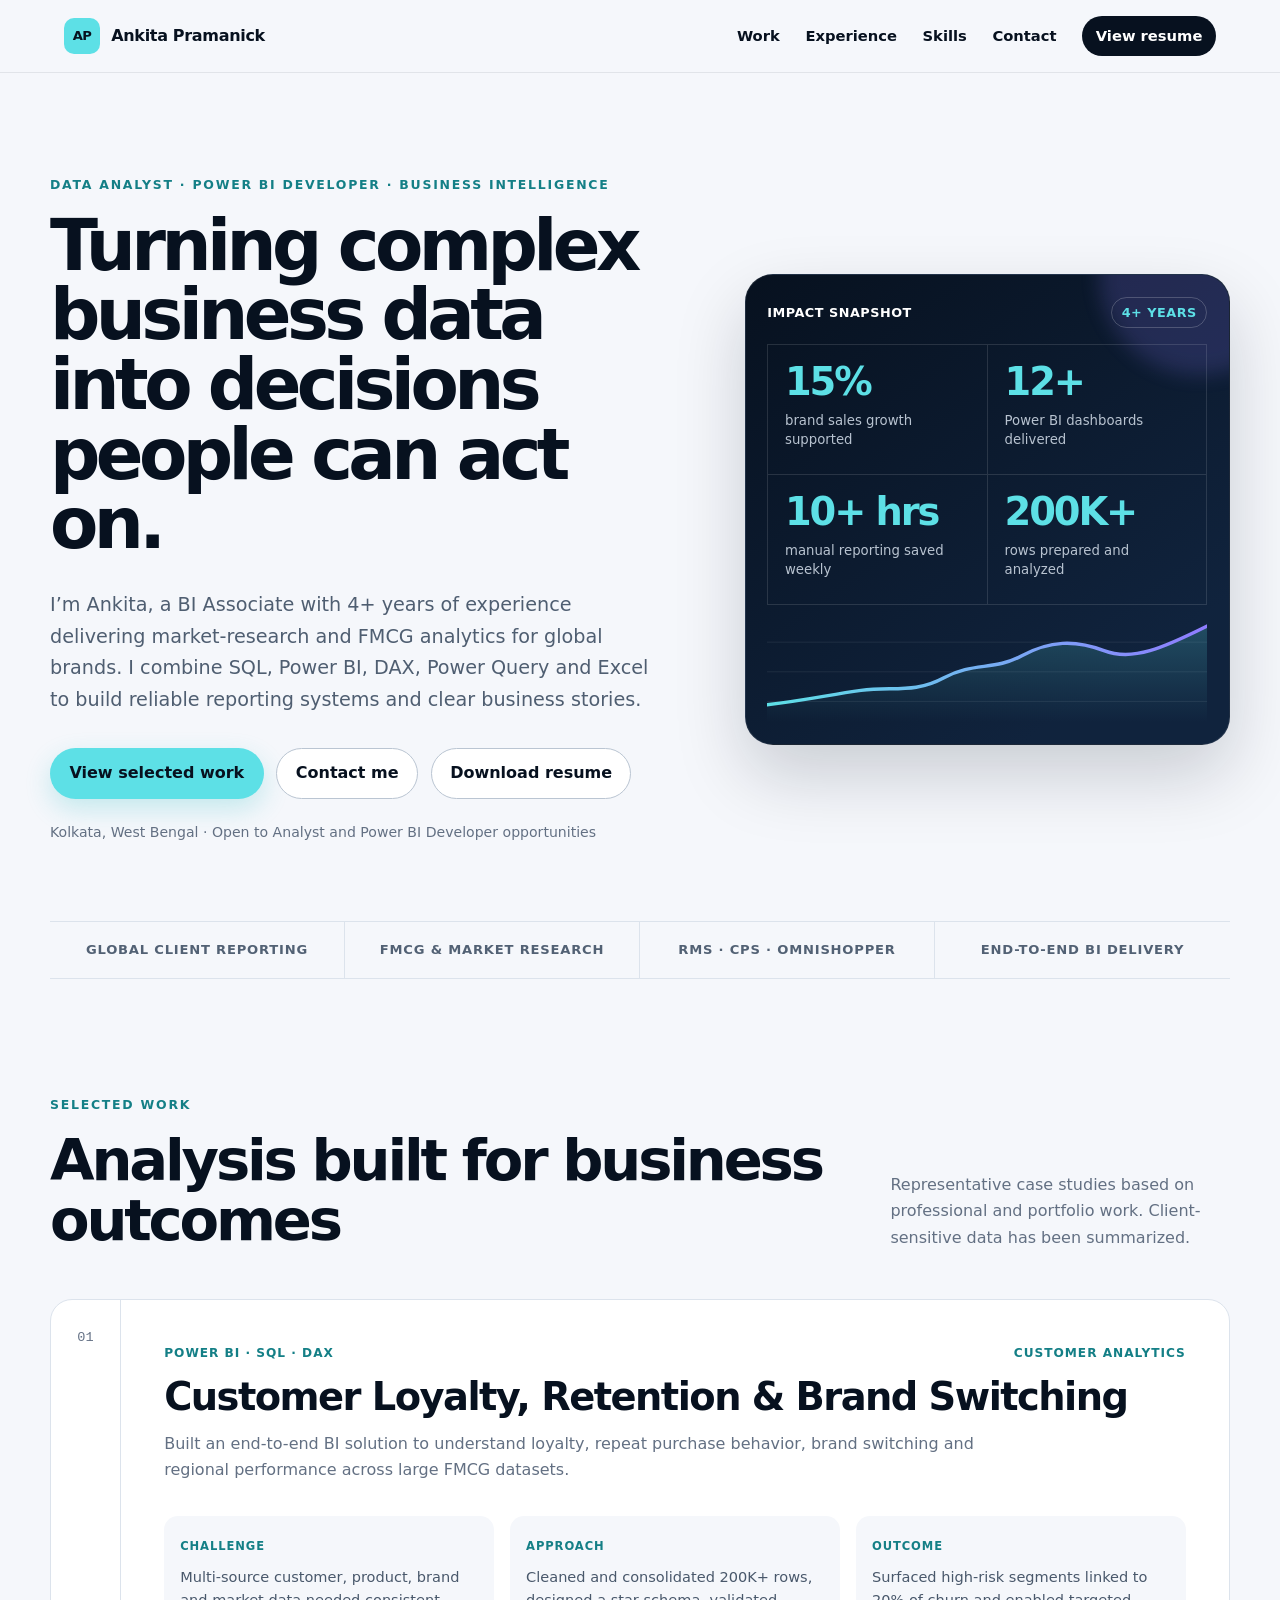
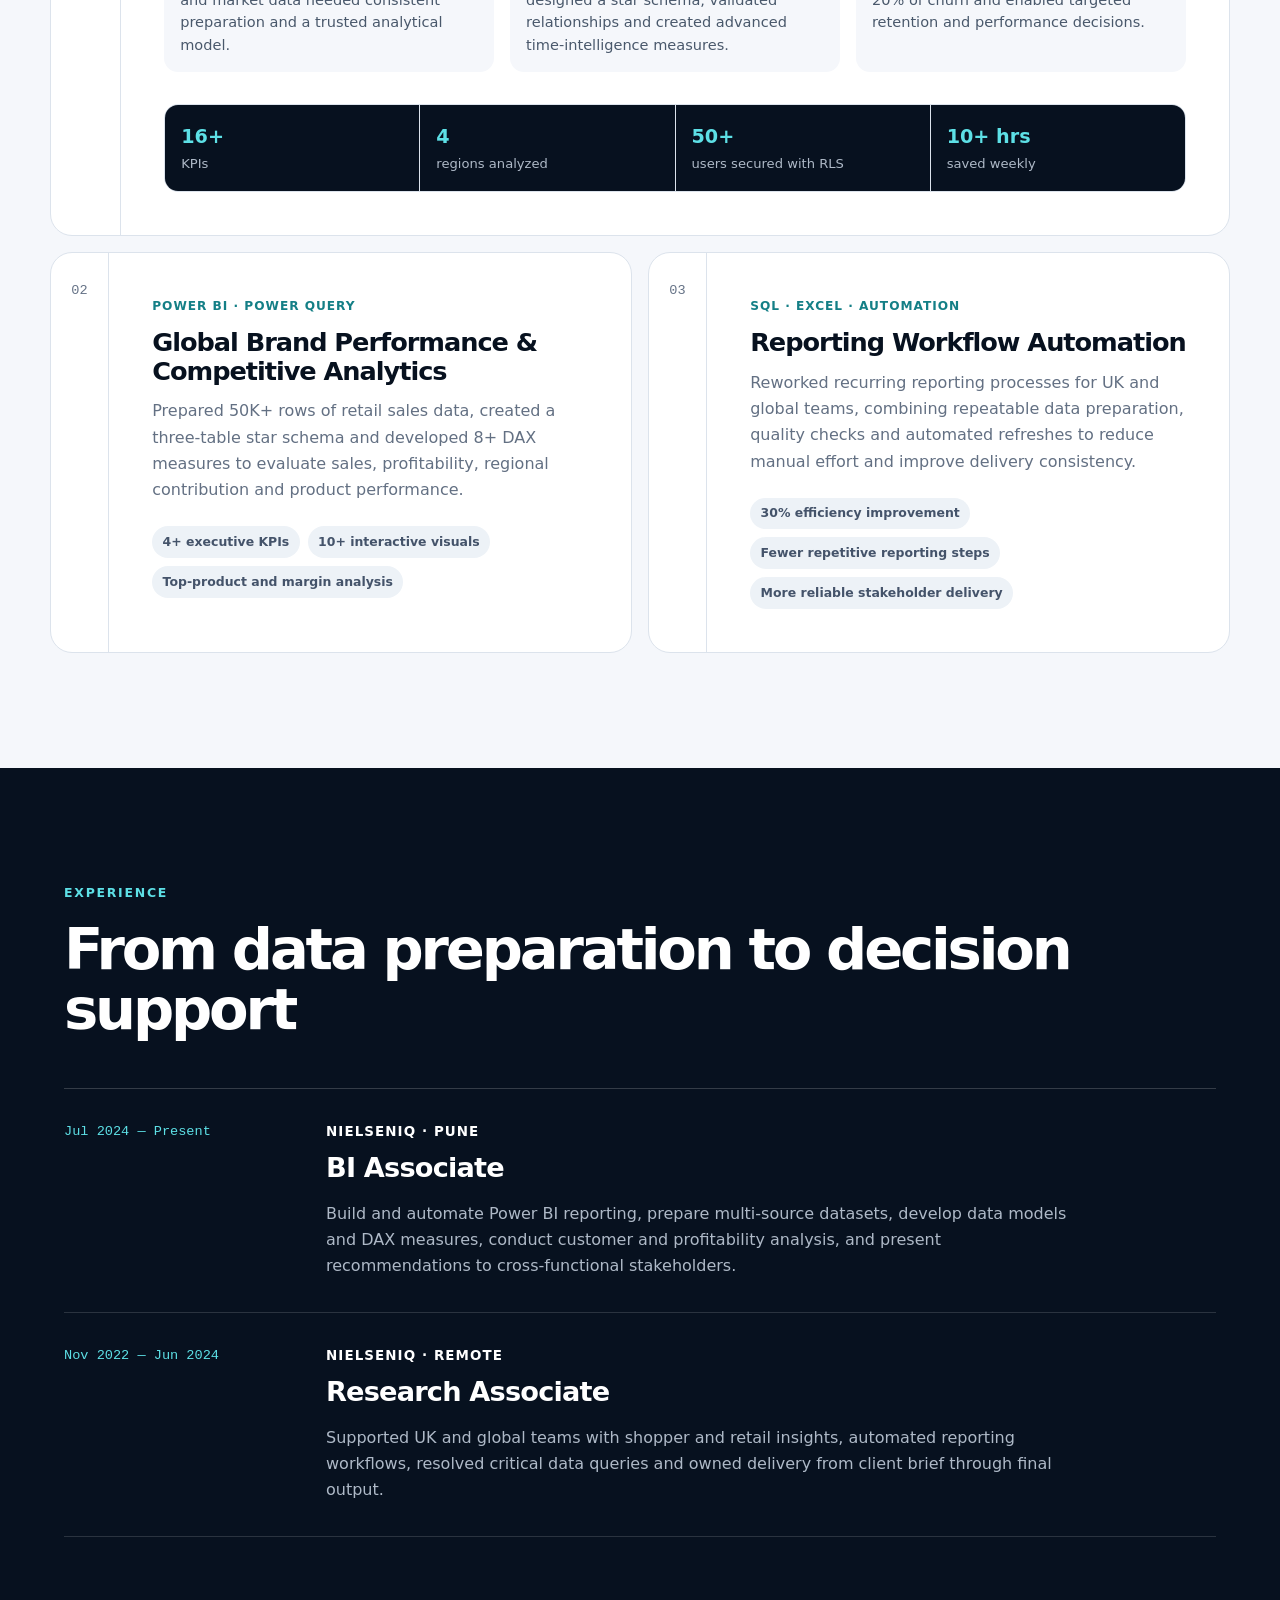
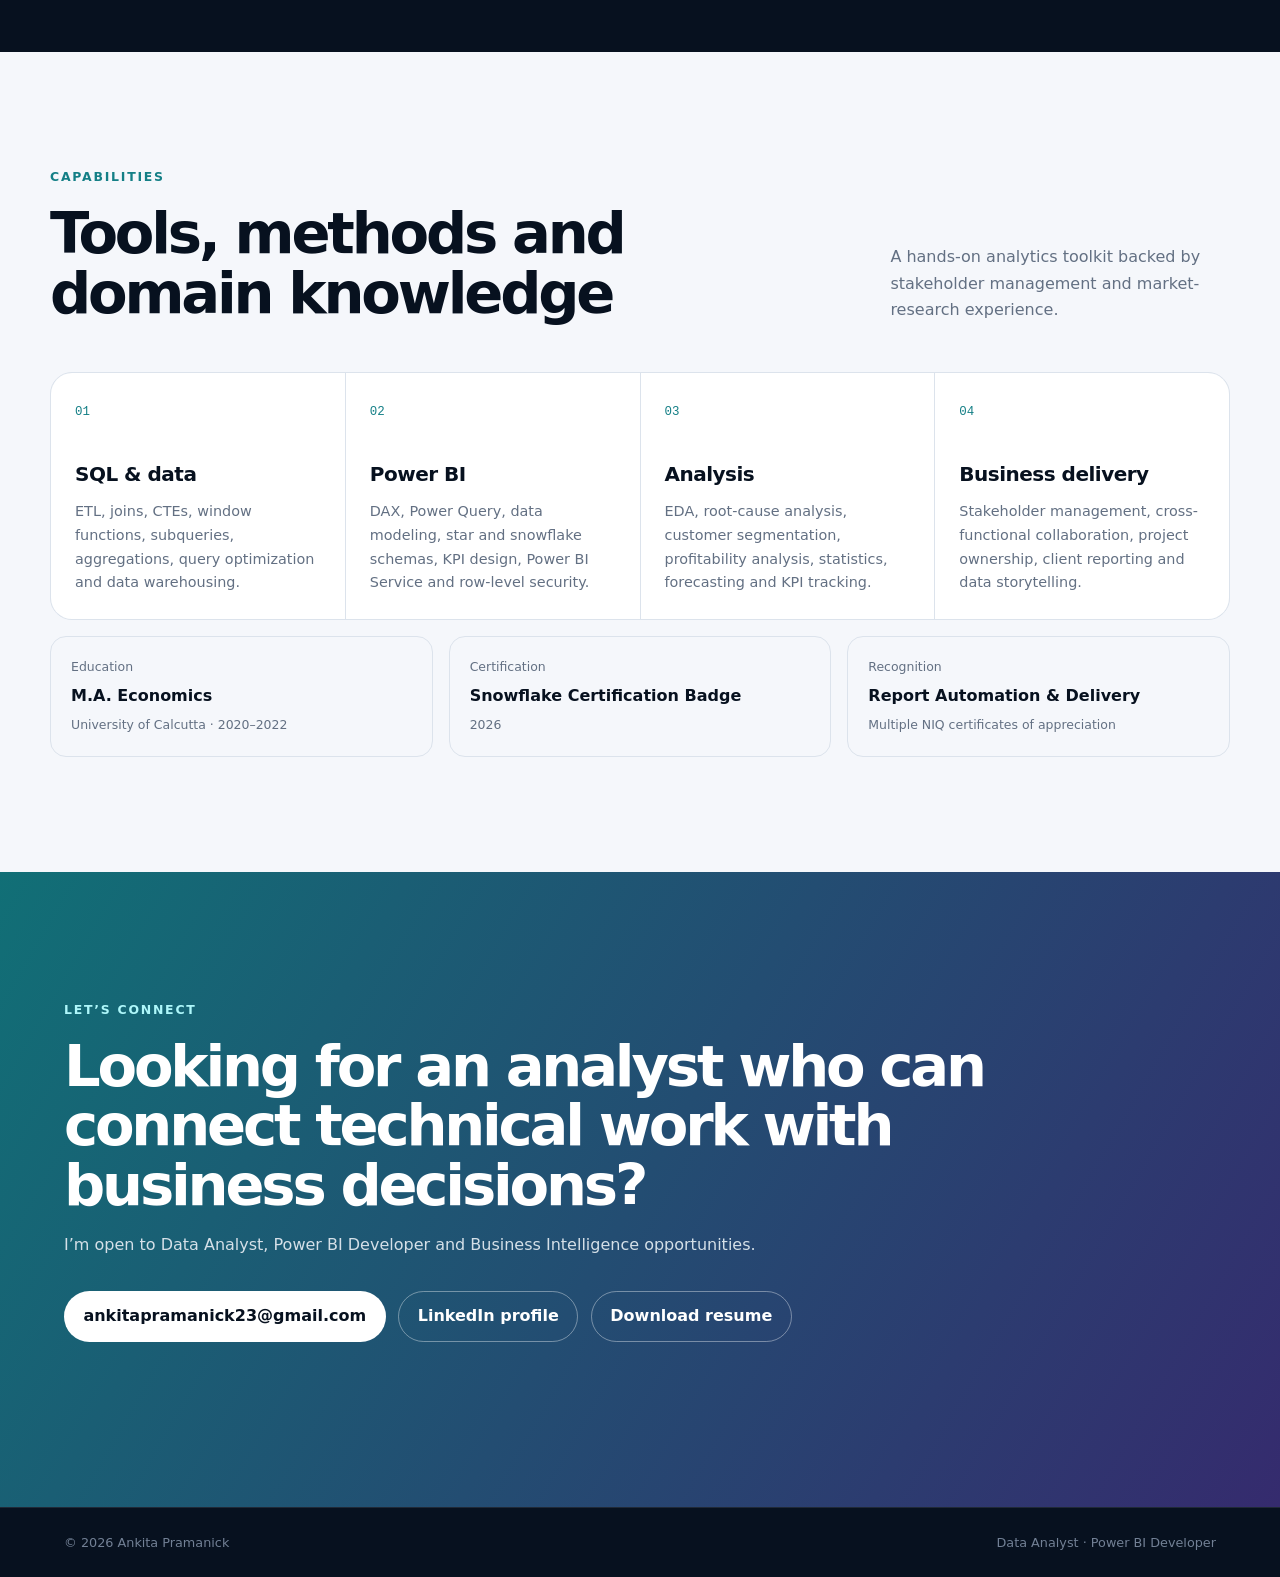
==== commit 21a9774a: "Update index.html updated the summary" ====
--- a/index.html
+++ b/index.html
@@ -31,18 +31,18 @@
       <div class="intro-copy">
         <p class="eyebrow">Data Analyst · Power BI Developer · Business Intelligence</p>
         <h1 id="intro-title">Turning complex business data into decisions people can act on.</h1>
-        <p class="intro-lede">I’m Ankita, a BI Associate with 4 years of experience delivering market-research and FMCG analytics for global brands. I combine SQL, Power BI, DAX, Power Query and Excel to build reliable reporting systems and clear business stories.</p>
+        <p class="intro-lede">I’m Ankita, a BI Associate with 4+ years of experience delivering market-research and FMCG analytics for global brands. I combine SQL, Power BI, DAX, Power Query and Excel to build reliable reporting systems and clear business stories.</p>
         <div class="intro-actions">
           <a class="button button-primary" href="#work">View selected work</a>
           <a class="button button-secondary" href="mailto:ankitapramanick23@gmail.com">Contact me</a>
           <a class="button button-secondary" href="./assets/Ankita_Pramanick_Resume.pdf" data-download-resume>Download resume</a>
         </div>
-        <p class="location">Kolkata, West Bengal · Open to Data Analyst and Power BI Developer opportunities</p>
+        <p class="location">Kolkata, West Bengal · Open to Analyst and Power BI Developer opportunities</p>
       </div>
       <div class="impact-panel" aria-label="Selected career impact">
         <div class="impact-head">
           <span>Impact snapshot</span>
-          <span class="live-pill">4 years</span>
+          <span class="live-pill">4+ years</span>
         </div>
         <div class="metric-grid">
           <article><strong>15%</strong><span>brand sales growth supported</span></article>
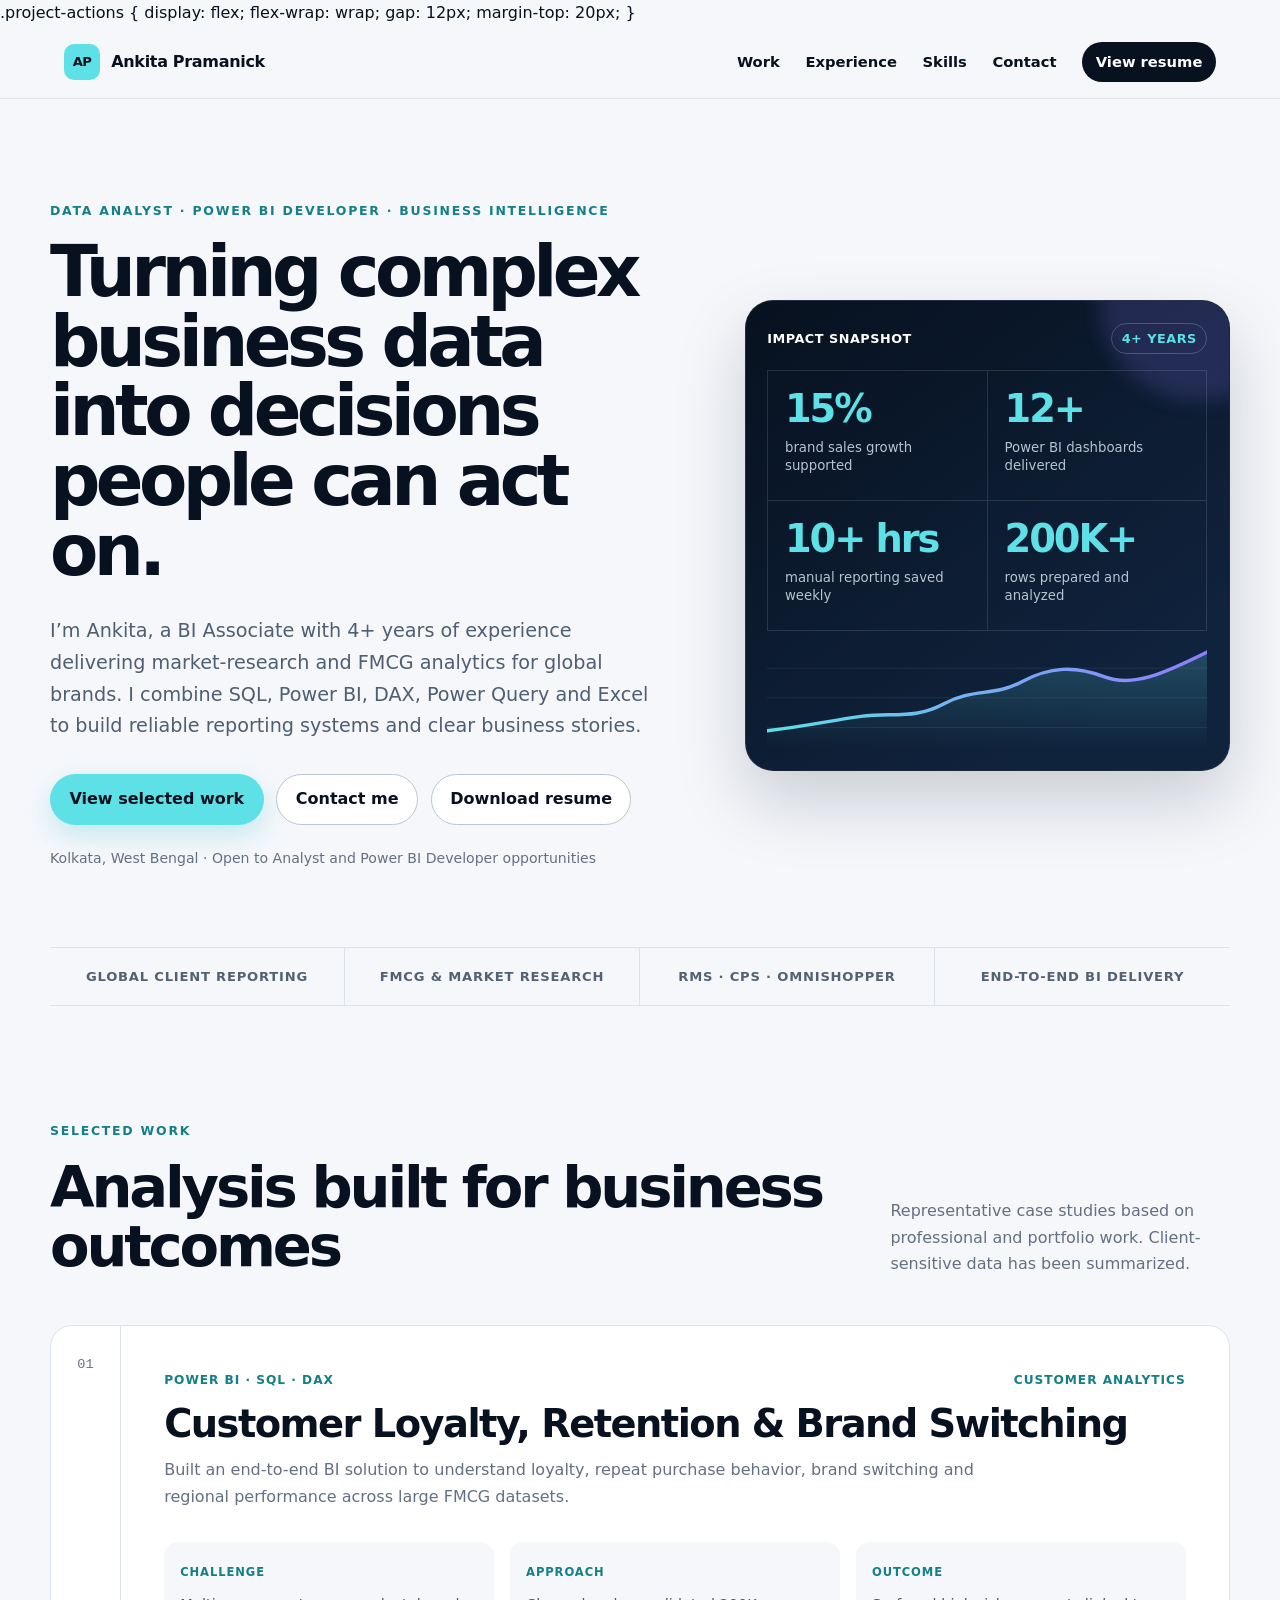
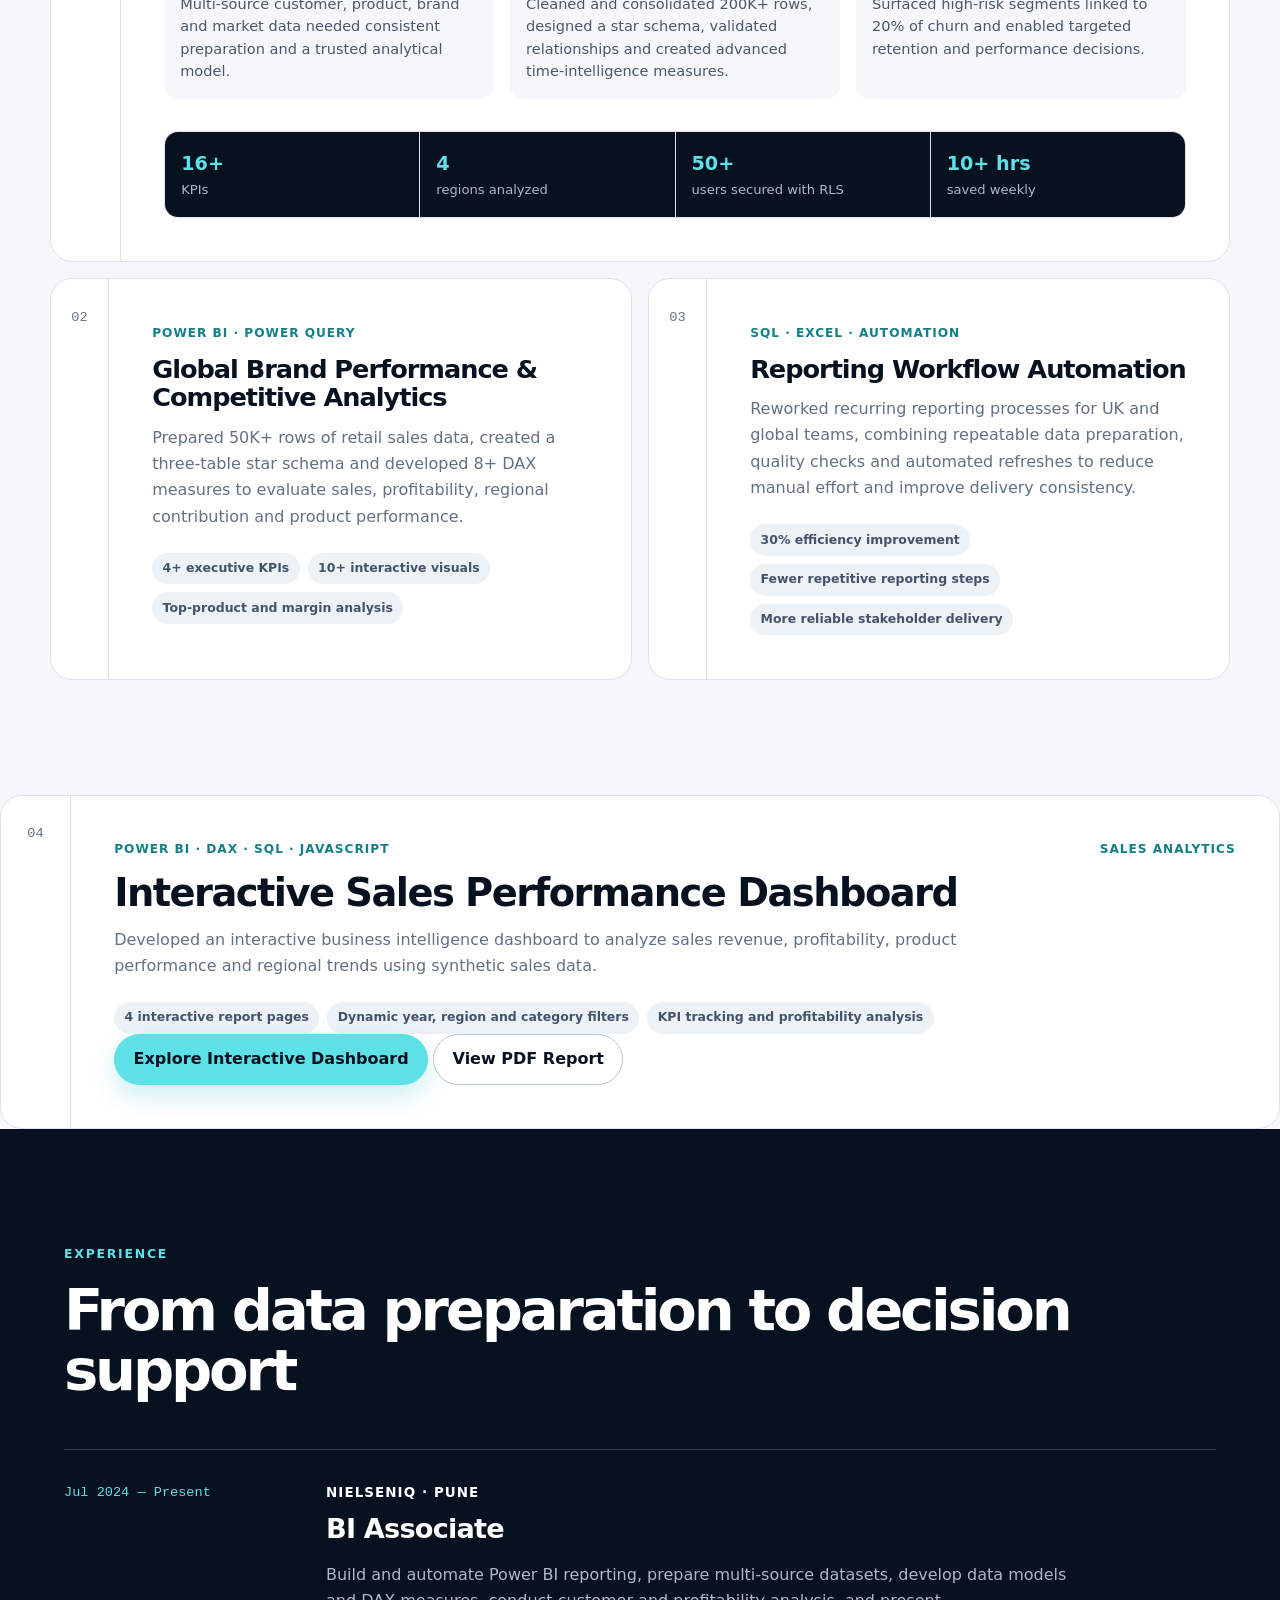
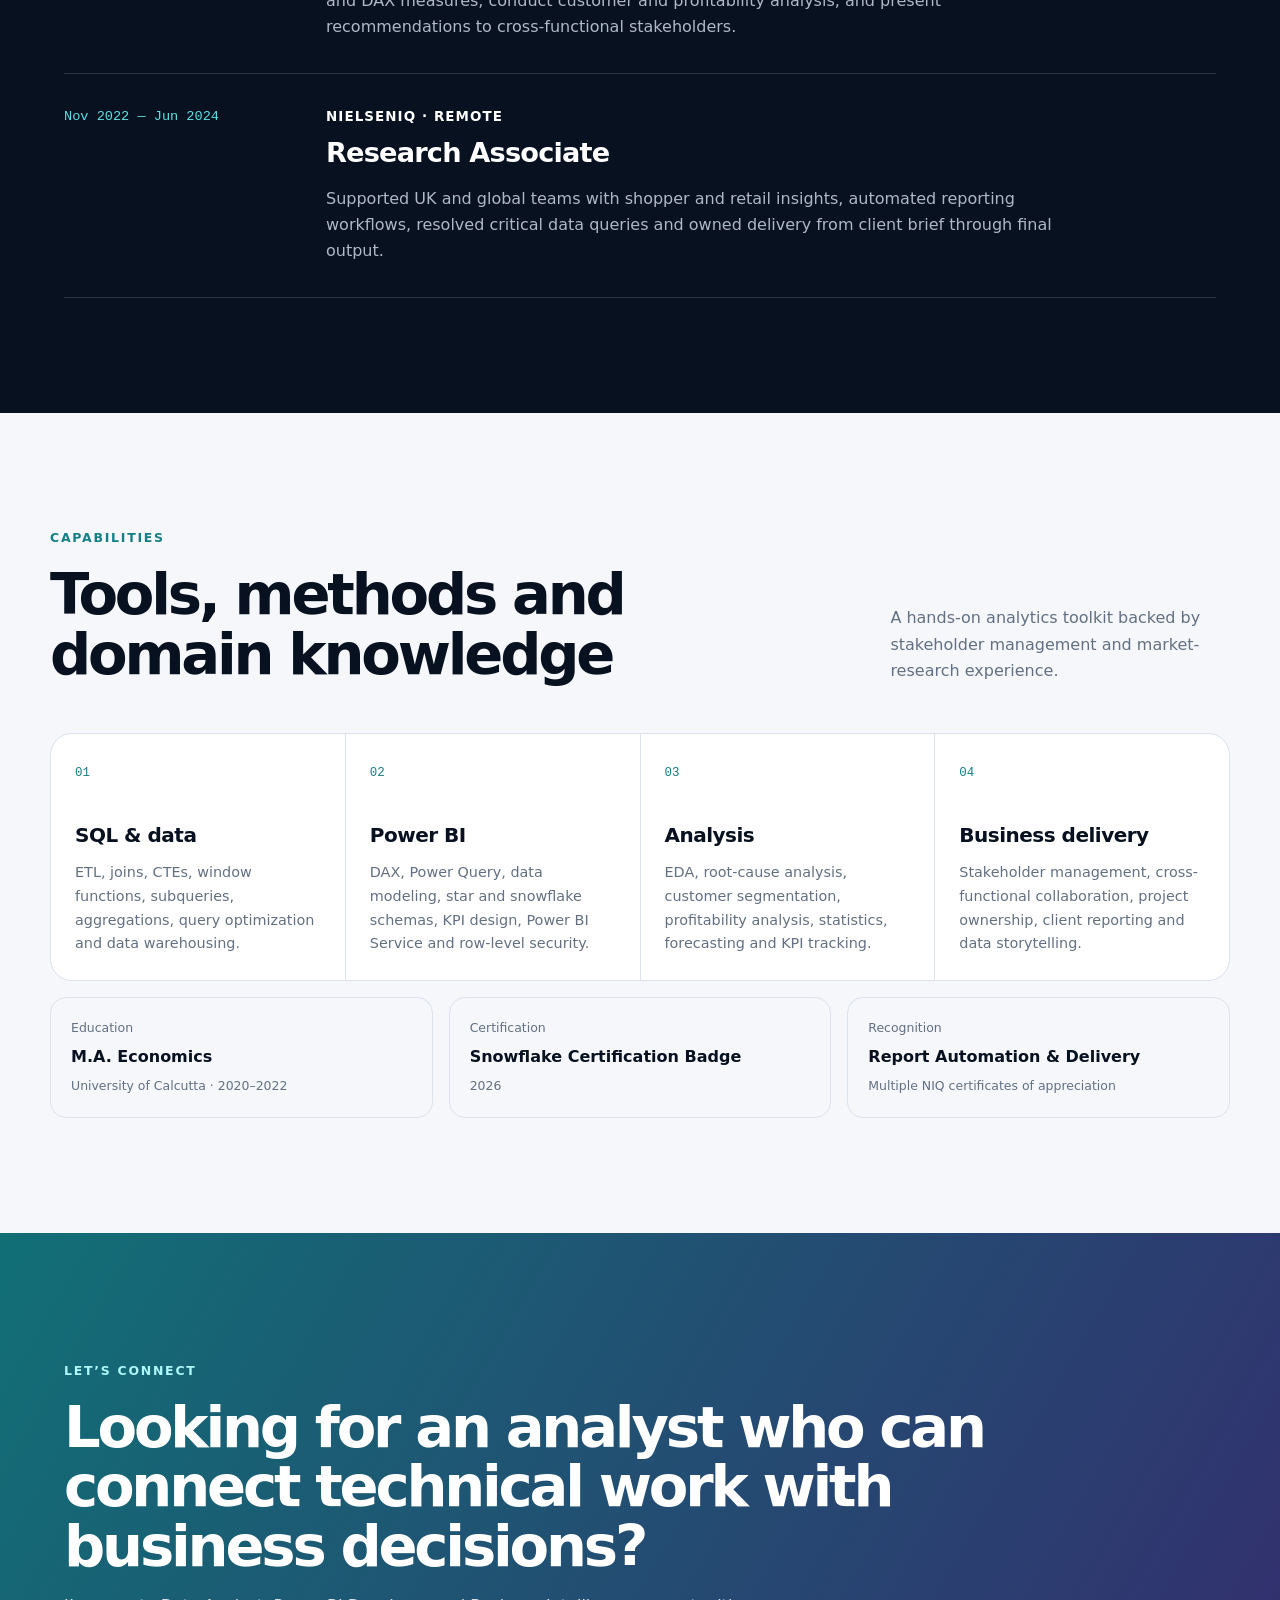
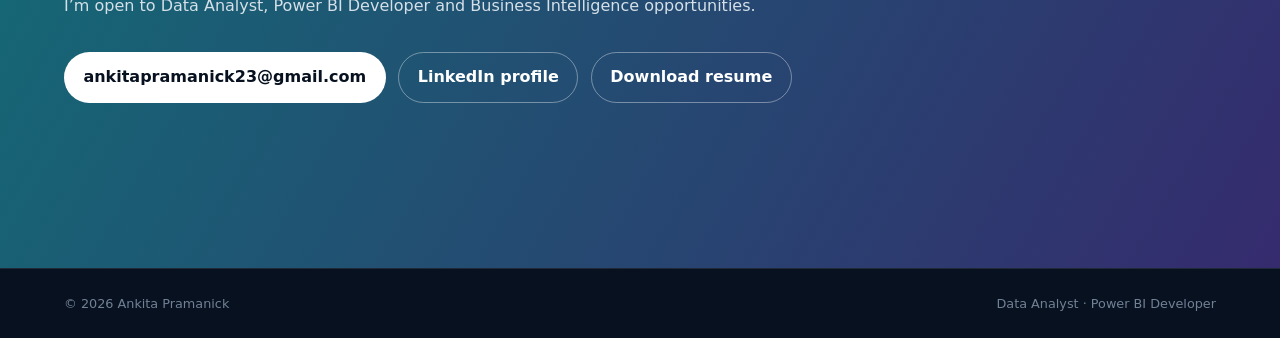
==== commit bc20a5de: "Update index.html updated" ====
--- a/index.html
+++ b/index.html
@@ -8,6 +8,13 @@
   <title>Ankita Pramanick | Data Analyst & Power BI Developer</title>
   <link rel="icon" type="image/svg+xml" href="data:image/svg+xml,%3Csvg xmlns='http://www.w3.org/2000/svg' viewBox='0 0 64 64'%3E%3Crect width='64' height='64' rx='14' fill='%2307111f'/%3E%3Cpath d='M14 46 27 16h10l13 30h-9l-2.4-6H25.2L23 46Zm14-14h8l-4-10Z' fill='%235de0e6'/%3E%3C/svg%3E">
   <link rel="stylesheet" href="./styles.css">
+
+  .project-actions {
+  display: flex;
+  flex-wrap: wrap;
+  gap: 12px;
+  margin-top: 20px;
+}
 </head>
 <body>
   <a class="skip-link" href="#main">Skip to content</a>
@@ -118,6 +125,43 @@
       </div>
     </section>
 
+            <article class="case-study">
+          <div class="case-index">04</div>
+          <div class="case-body">
+            <div class="case-meta">
+              <span>Power BI · DAX · SQL · JavaScript</span>
+              <span>Sales Analytics</span>
+            </div>
+
+            <h3>Interactive Sales Performance Dashboard</h3>
+
+            <p>
+              Developed an interactive business intelligence dashboard
+              to analyze sales revenue, profitability, product performance
+              and regional trends using synthetic sales data.
+            </p>
+
+            <ul class="compact-results">
+              <li>4 interactive report pages</li>
+              <li>Dynamic year, region and category filters</li>
+              <li>KPI tracking and profitability analysis</li>
+            </ul>
+
+            <div class="project-actions">
+              <a class="button button-primary"
+                 href="./projects/sales-dashboard/">
+                Explore Interactive Dashboard
+              </a>
+
+              <a class="button button-secondary"
+                 href="./assets/sales-dashboard.pdf"
+                 target="_blank" rel="noreferrer">
+                View PDF Report
+              </a>
+            </div>
+          </div>
+        </article>
+
     <section class="section experience" id="experience" aria-labelledby="experience-title">
       <div class="section-heading compact">
         <div><p class="eyebrow">Experience</p><h2 id="experience-title">From data preparation to decision support</h2></div>
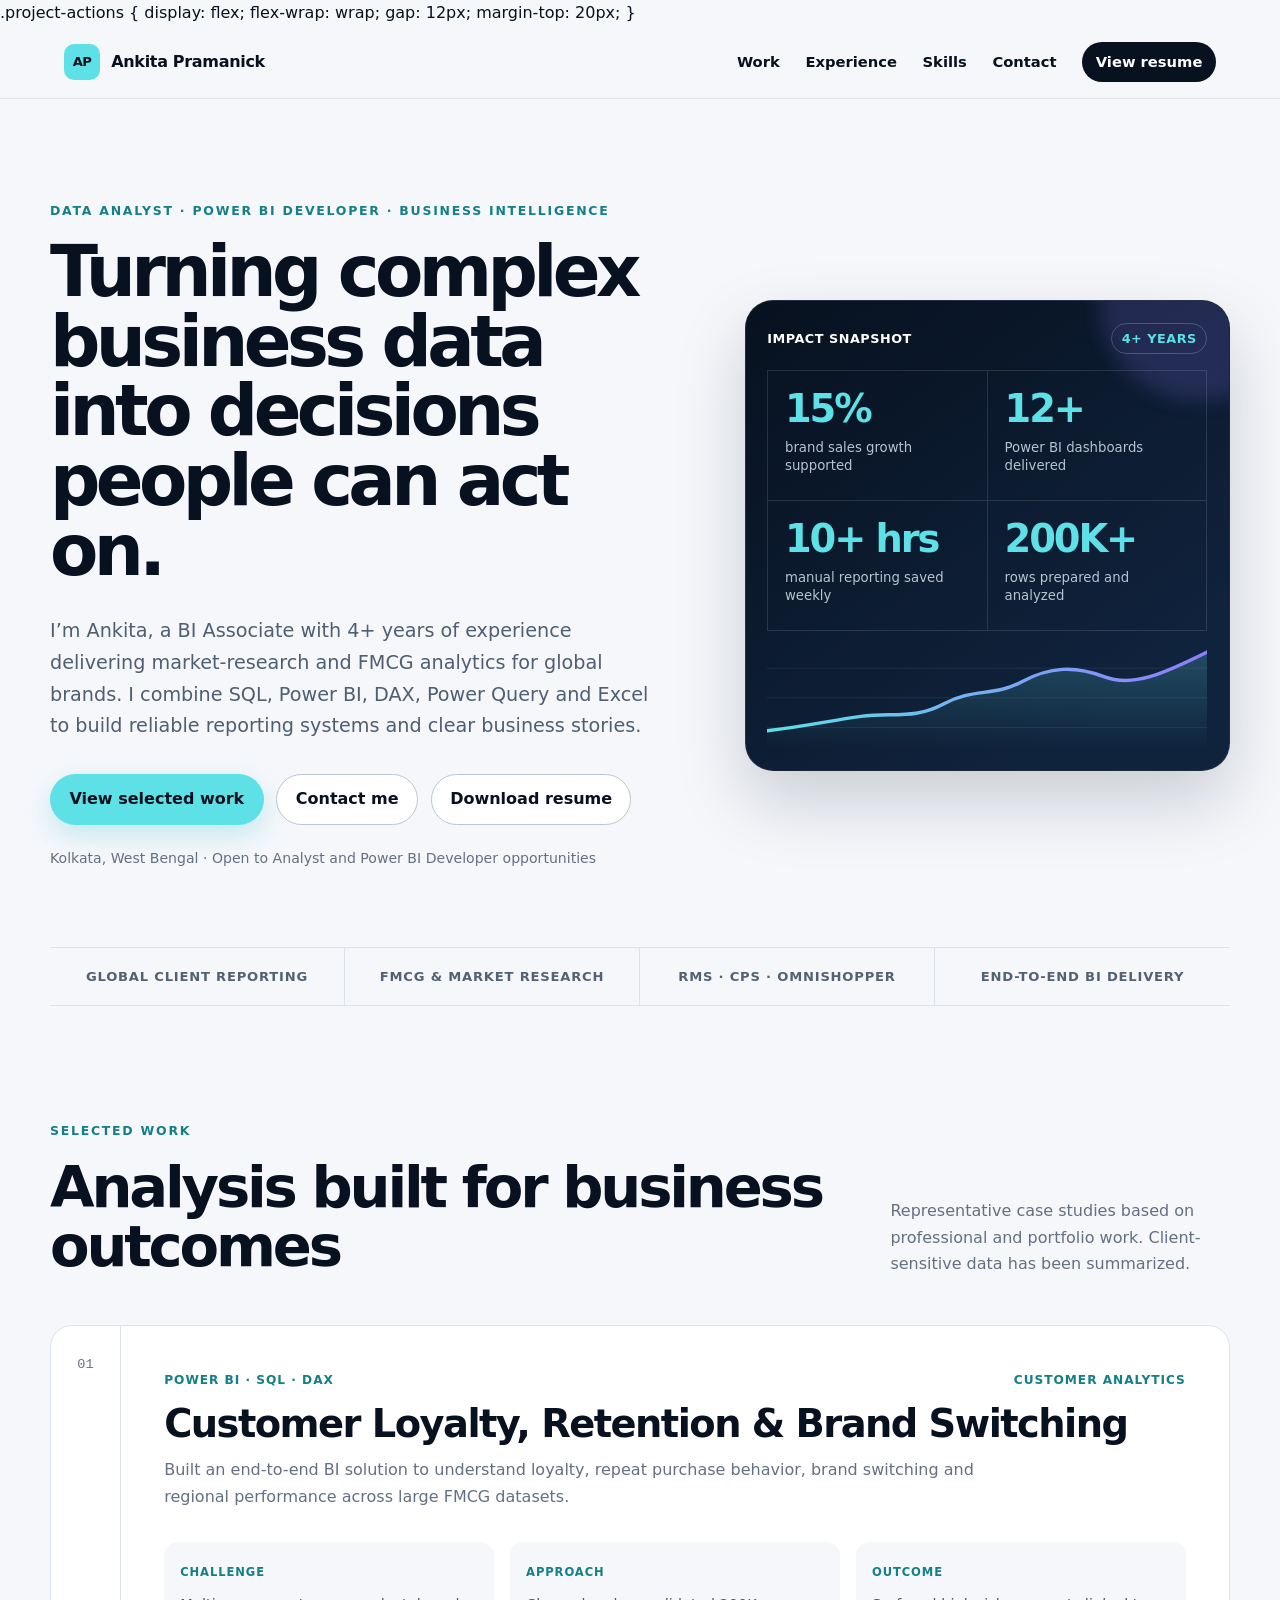
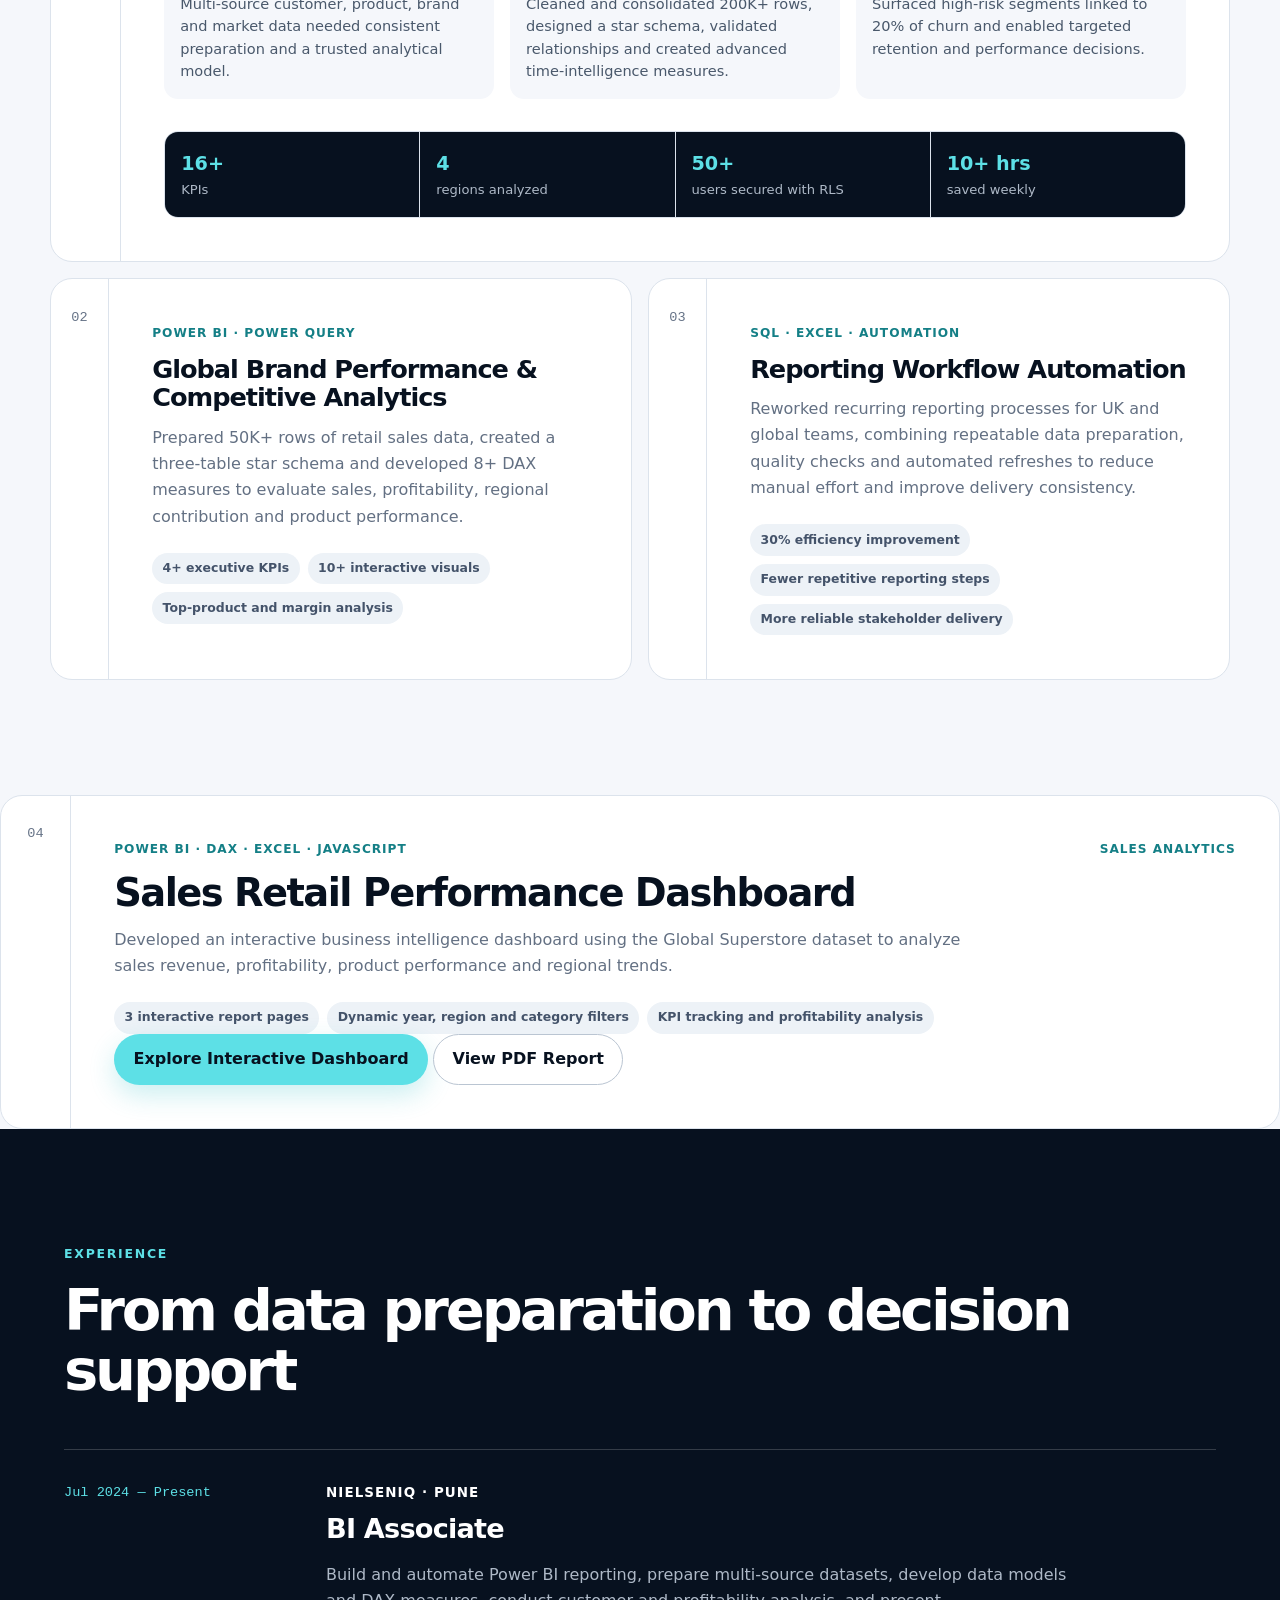
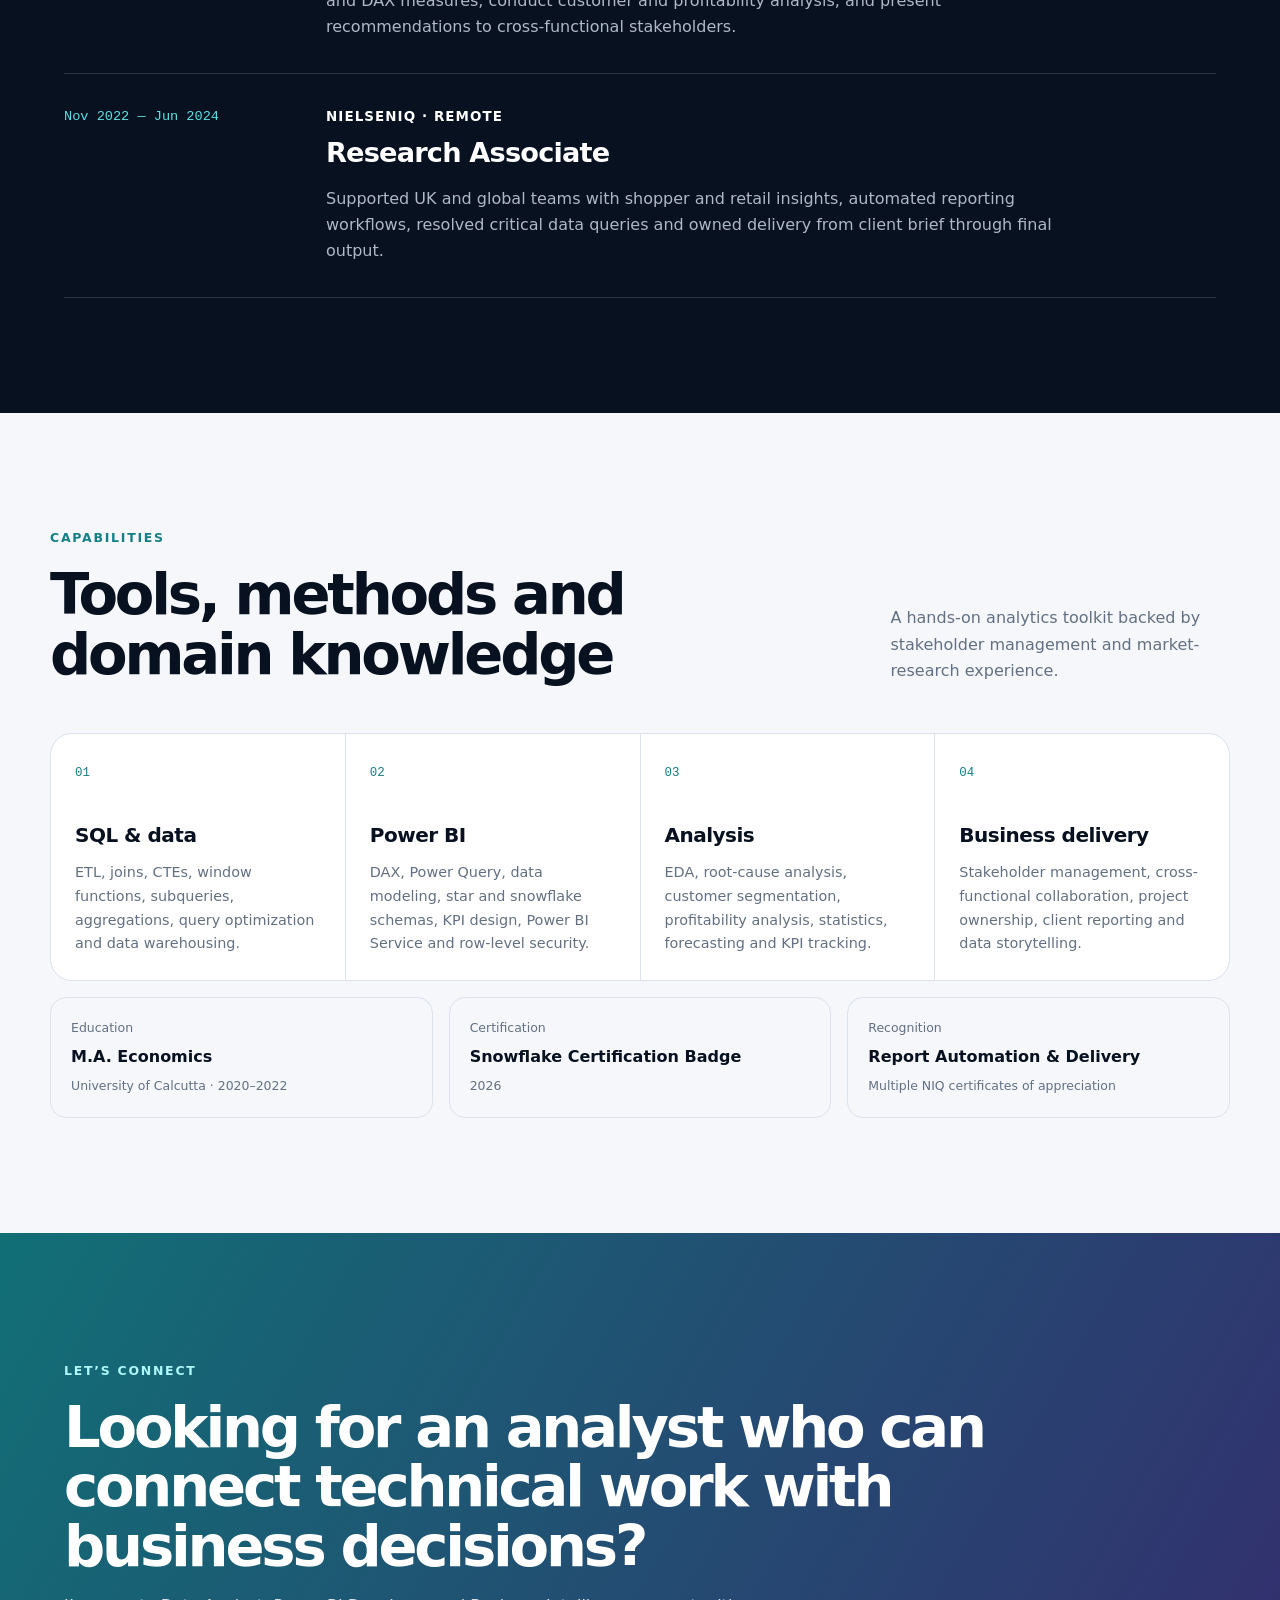
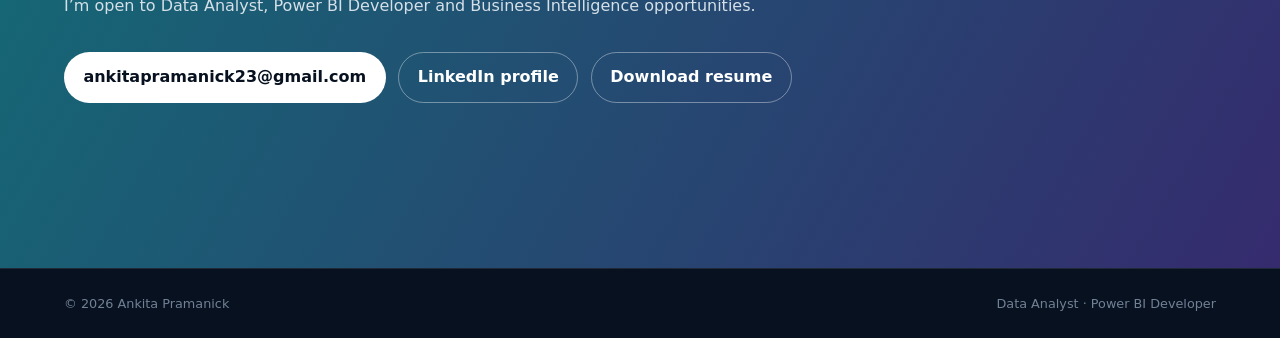
==== commit 6924b4be: "Update index.html" ====
--- a/index.html
+++ b/index.html
@@ -125,42 +125,44 @@
       </div>
     </section>
 
-            <article class="case-study">
-          <div class="case-index">04</div>
-          <div class="case-body">
-            <div class="case-meta">
-              <span>Power BI · DAX · SQL · JavaScript</span>
-              <span>Sales Analytics</span>
-            </div>
-
-            <h3>Interactive Sales Performance Dashboard</h3>
-
-            <p>
-              Developed an interactive business intelligence dashboard
-              to analyze sales revenue, profitability, product performance
-              and regional trends using synthetic sales data.
-            </p>
-
-            <ul class="compact-results">
-              <li>4 interactive report pages</li>
-              <li>Dynamic year, region and category filters</li>
-              <li>KPI tracking and profitability analysis</li>
-            </ul>
-
-            <div class="project-actions">
-              <a class="button button-primary"
-                 href="./projects/sales-dashboard/">
-                Explore Interactive Dashboard
-              </a>
-
-              <a class="button button-secondary"
-                 href="./assets/sales-dashboard.pdf"
-                 target="_blank" rel="noreferrer">
-                View PDF Report
-              </a>
-            </div>
-          </div>
-        </article>
+            
+<article class="case-study">
+  <div class="case-index">04</div>
+  <div class="case-body">
+    <div class="case-meta">
+      <span>Power BI · DAX · Excel · JavaScript</span>
+      <span>Sales Analytics</span>
+    </div>
+
+    <h3>Sales Retail Performance Dashboard</h3>
+
+    <p>
+      Developed an interactive business intelligence dashboard
+      using the Global Superstore dataset to analyze sales revenue,
+      profitability, product performance and regional trends.
+    </p>
+
+    <ul class="compact-results">
+      <li>3 interactive report pages</li>
+      <li>Dynamic year, region and category filters</li>
+      <li>KPI tracking and profitability analysis</li>
+    </ul>
+
+    <div class="project-actions">
+      <a class="button button-primary"
+         href="./projects/sales-dashboard/">
+        Explore Interactive Dashboard
+      </a>
+
+      <a class="button button-secondary"
+         href="./assets/Sales_Retail_dashboard.pdf"
+         target="_blank" rel="noreferrer">
+        View PDF Report
+      </a>
+    </div>
+  </div>
+</article>
+
 
     <section class="section experience" id="experience" aria-labelledby="experience-title">
       <div class="section-heading compact">
